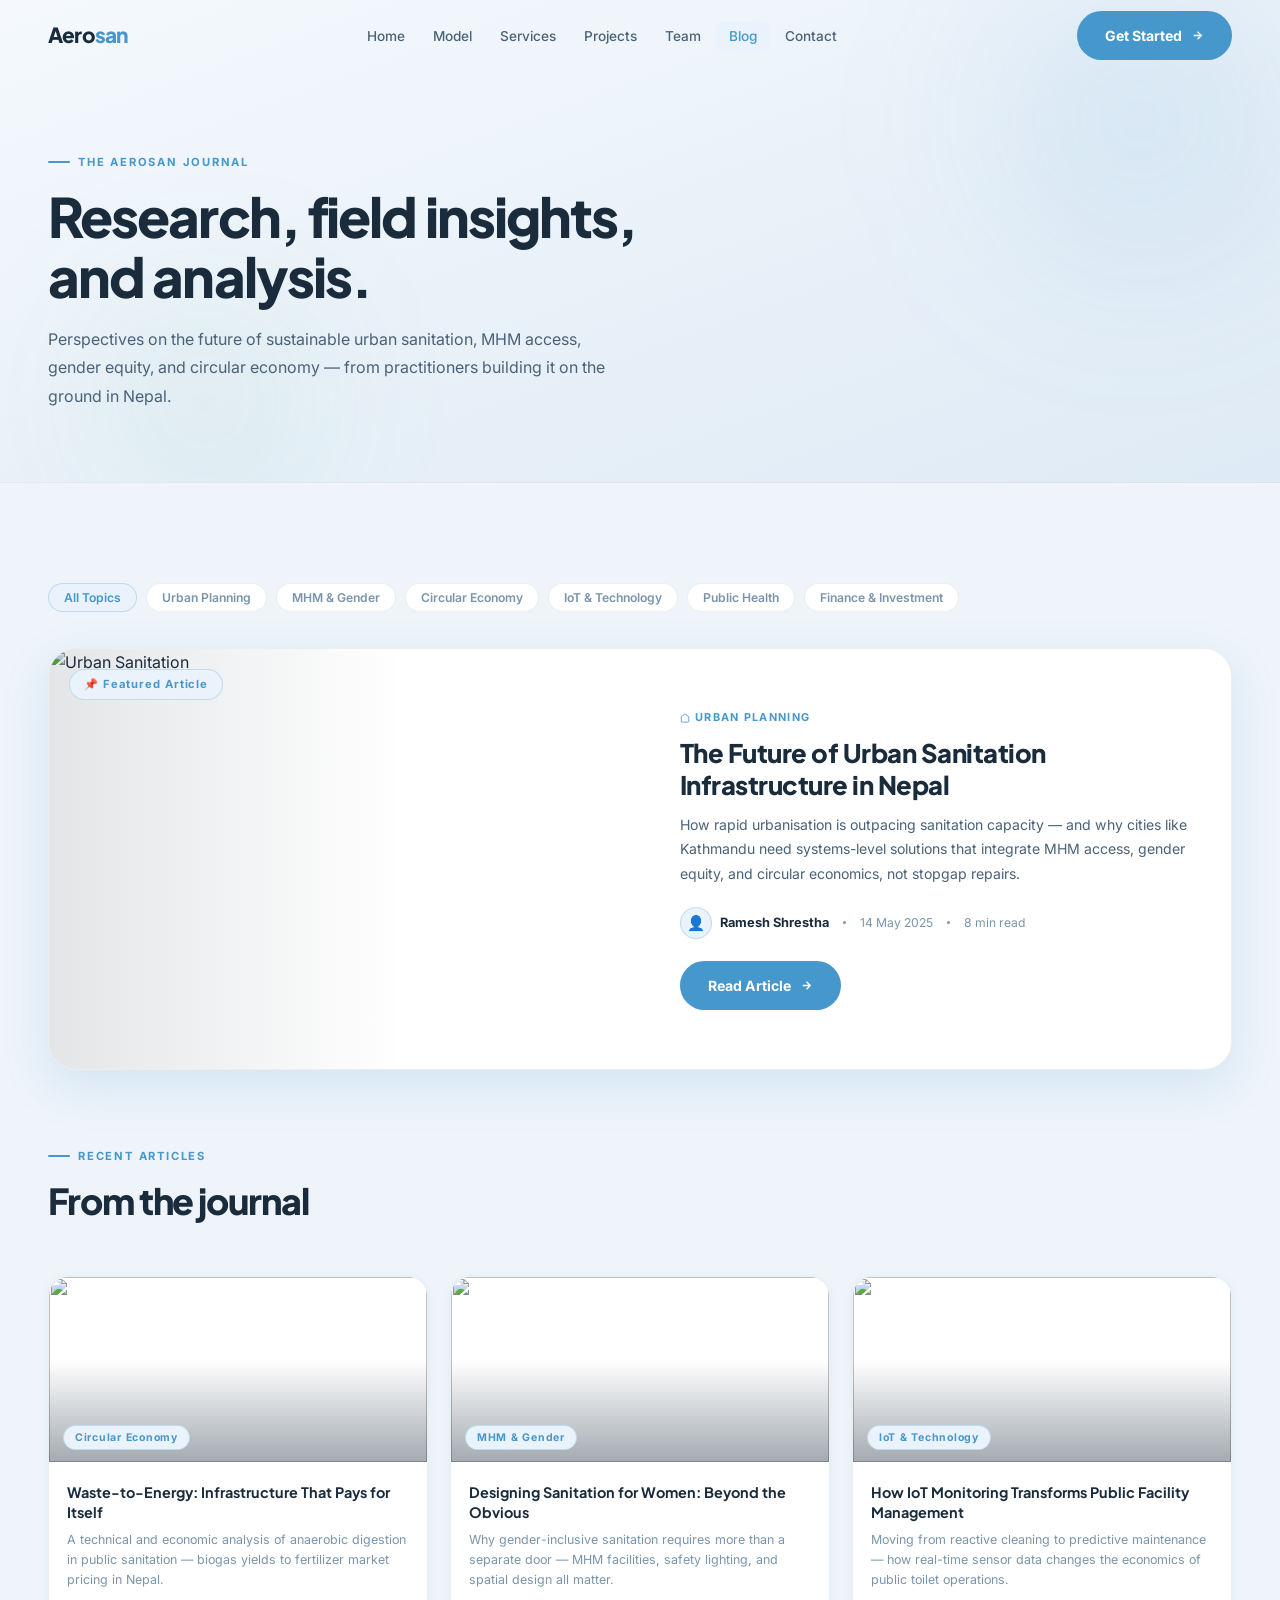
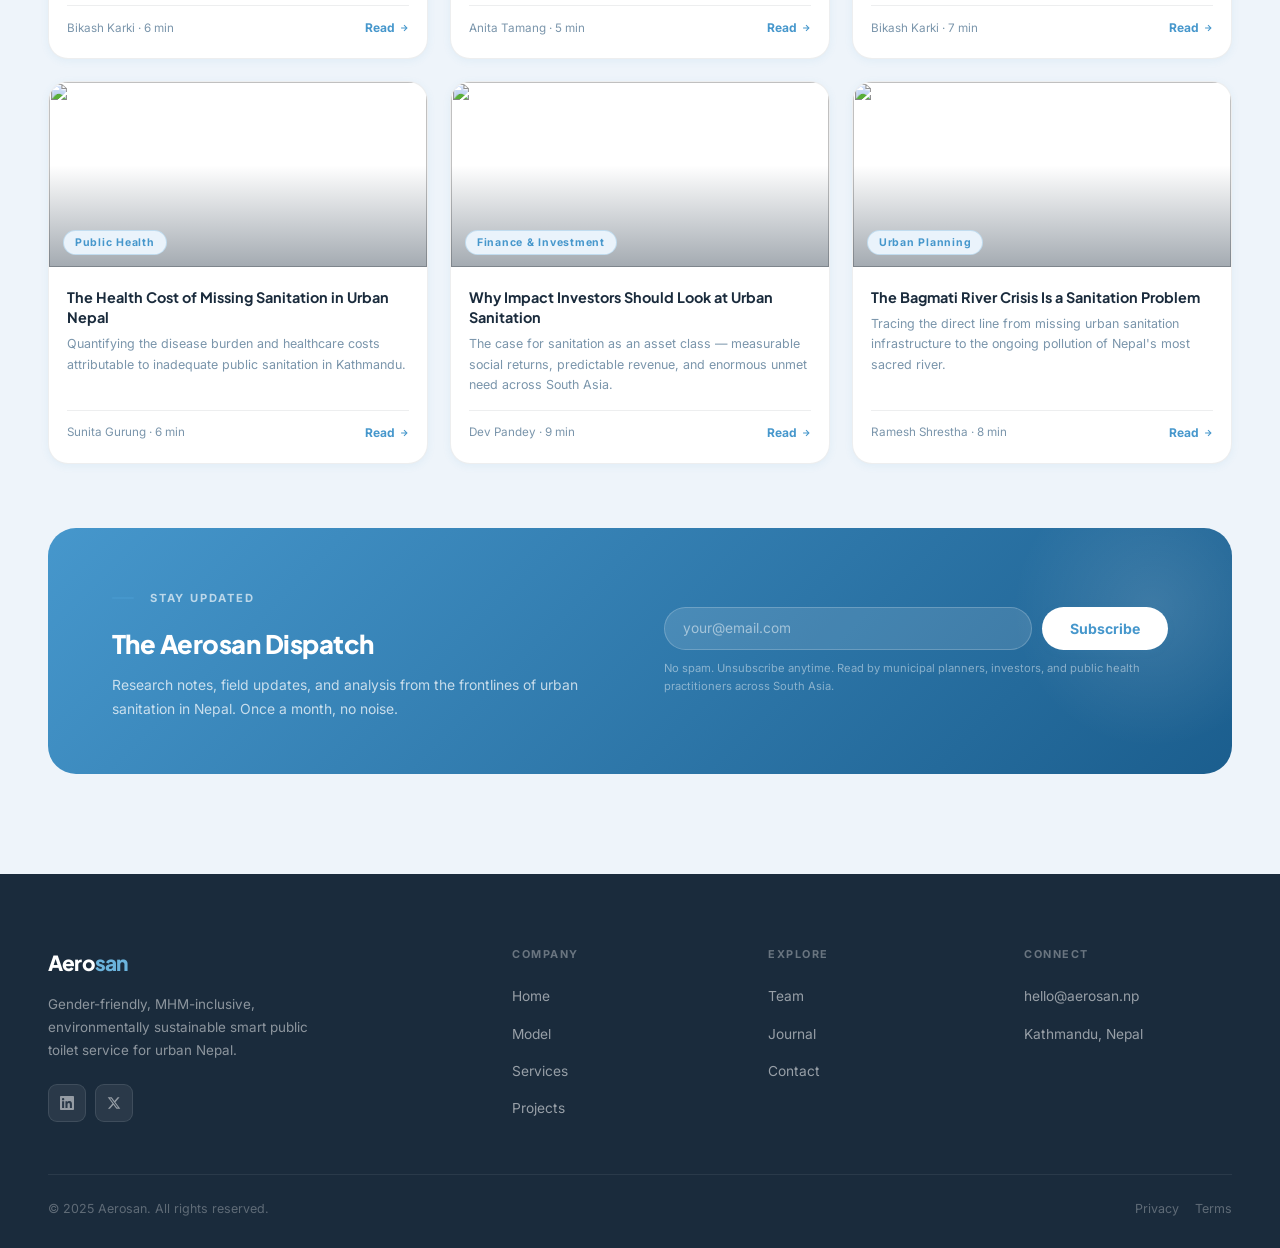
==== blog.html @ dbf68a54 "initial commit" ====
<!DOCTYPE html>
<html lang="en">

<head>
    <meta charset="UTF-8" />
    <meta name="viewport" content="width=device-width, initial-scale=1.0" />
    <title>Aerosan — Journal</title>
    <link rel="stylesheet" href="style.css" />
    <style>
        /* BLOG-ONLY */
        .feat-art {
            display: grid;
            grid-template-columns: 1fr 1fr;
            gap: 0;
            border-radius: var(--r-xl);
            overflow: hidden;
            border: 1px solid var(--border-soft);
            box-shadow: var(--shadow-lg);
            background: #fff;
            margin-bottom: 68px;
            transition: box-shadow 0.28s;
        }

        .feat-art:hover {
            box-shadow: var(--shadow-xl);
        }

        .feat-art-img {
            min-height: 420px;
            overflow: hidden;
            position: relative;
        }

        .feat-art-img img {
            width: 100%;
            height: 100%;
            object-fit: cover;
            transition: transform 0.5s;
        }

        .feat-art:hover .feat-art-img img {
            transform: scale(1.04);
        }

        .feat-art-tint {
            position: absolute;
            inset: 0;
            background: linear-gradient(to right, rgba(26, 43, 60, 0.12) 0%, transparent 60%);
        }

        .feat-art-badge {
            position: absolute;
            top: 20px;
            left: 20px;
            background: var(--blue-pale);
            border: 1px solid var(--blue-border);
            border-radius: 100px;
            padding: 5px 14px;
            font-size: 0.7rem;
            font-weight: 700;
            color: var(--blue);
            letter-spacing: 0.08em;
        }

        .feat-art-body {
            padding: 44px 40px;
            display: flex;
            flex-direction: column;
            justify-content: center;
        }

        .art-cat {
            font-size: 0.68rem;
            font-weight: 700;
            letter-spacing: 0.12em;
            text-transform: uppercase;
            color: var(--blue);
            margin-bottom: 10px;
            display: flex;
            align-items: center;
            gap: 5px;
        }

        .feat-art-title {
            font-family: 'Plus Jakarta Sans', sans-serif;
            font-weight: 800;
            font-size: clamp(1.3rem, 2vw, 1.75rem);
            color: var(--ink);
            line-height: 1.25;
            margin-bottom: 12px;
            letter-spacing: -0.02em;
        }

        .feat-art-excerpt {
            font-size: 0.88rem;
            color: var(--body);
            line-height: 1.76;
            margin-bottom: 20px;
        }

        .art-meta {
            display: flex;
            align-items: center;
            gap: 14px;
            margin-bottom: 22px;
        }

        .art-author {
            display: flex;
            align-items: center;
            gap: 8px;
        }

        .art-av {
            width: 32px;
            height: 32px;
            border-radius: 50%;
            background: var(--blue-pale);
            border: 1.5px solid var(--blue-border);
            display: flex;
            align-items: center;
            justify-content: center;
            font-size: 0.9rem;
        }

        .art-author-name {
            font-size: 0.8rem;
            font-weight: 700;
            color: var(--ink);
        }

        .art-dot {
            width: 3px;
            height: 3px;
            border-radius: 50%;
            background: var(--muted);
        }

        .art-date,
        .art-read {
            font-size: 0.76rem;
            color: var(--muted);
        }

        .topic-filters {
            display: flex;
            gap: 9px;
            flex-wrap: wrap;
            margin-bottom: 36px;
        }

        .t-btn {
            padding: 6px 15px;
            border-radius: 100px;
            font-size: 0.76rem;
            font-weight: 600;
            border: 1px solid var(--border-soft);
            background: #fff;
            color: var(--muted);
            cursor: pointer;
            transition: all 0.18s;
        }

        .t-btn:hover,
        .t-btn.active {
            background: var(--blue-pale);
            border-color: var(--blue-border);
            color: var(--blue);
        }

        .blog-grid {
            display: grid;
            grid-template-columns: repeat(3, 1fr);
            gap: 22px;
        }

        .blog-card {
            border-radius: var(--r-lg);
            overflow: hidden;
            background: #fff;
            border: 1px solid var(--border-soft);
            box-shadow: var(--shadow-sm);
            transition: all 0.28s;
            display: flex;
            flex-direction: column;
        }

        .blog-card:hover {
            transform: translateY(-5px);
            box-shadow: var(--shadow-lg);
            border-color: var(--blue-border);
        }

        .blog-card-img {
            height: 185px;
            overflow: hidden;
            position: relative;
        }

        .blog-card-img img {
            width: 100%;
            height: 100%;
            object-fit: cover;
            transition: transform 0.44s;
        }

        .blog-card:hover .blog-card-img img {
            transform: scale(1.06);
        }

        .blog-card-tint {
            position: absolute;
            inset: 0;
            background: linear-gradient(to top, rgba(26, 43, 60, 0.4) 0%, transparent 55%);
        }

        .blog-card-cat-tag {
            position: absolute;
            bottom: 12px;
            left: 14px;
            background: var(--blue-pale);
            border: 1px solid var(--blue-border);
            border-radius: 100px;
            padding: 3px 11px;
            font-size: 0.66rem;
            font-weight: 700;
            color: var(--blue);
            letter-spacing: 0.07em;
        }

        .blog-card-body {
            padding: 20px 18px;
            flex: 1;
            display: flex;
            flex-direction: column;
        }

        .blog-title {
            font-size: 0.9rem;
            font-weight: 700;
            color: var(--ink);
            margin-bottom: 7px;
            line-height: 1.4;
            font-family: 'Plus Jakarta Sans', sans-serif;
        }

        .blog-excerpt {
            font-size: 0.78rem;
            color: var(--muted);
            line-height: 1.62;
            flex: 1;
            margin-bottom: 15px;
        }

        .blog-footer {
            display: flex;
            align-items: center;
            justify-content: space-between;
            padding-top: 12px;
            border-top: 1px solid var(--border-soft);
        }

        .blog-by {
            font-size: 0.73rem;
            color: var(--muted);
        }

        .blog-read-link {
            font-size: 0.75rem;
            font-weight: 700;
            color: var(--blue);
            display: flex;
            align-items: center;
            gap: 4px;
            transition: gap 0.18s;
        }

        .blog-card:hover .blog-read-link {
            gap: 7px;
        }

        .nl-box {
            background: linear-gradient(135deg, var(--blue) 0%, var(--blue-deep) 100%);
            border-radius: var(--r-xl);
            padding: 52px 64px;
            display: grid;
            grid-template-columns: 1fr 1fr;
            gap: 48px;
            align-items: center;
            position: relative;
            overflow: hidden;
        }

        .nl-orb {
            position: absolute;
            right: -60px;
            top: -60px;
            width: 280px;
            height: 280px;
            background: radial-gradient(circle, rgba(255, 255, 255, 0.12) 0%, transparent 70%);
            border-radius: 50%;
            pointer-events: none;
        }

        .nl-title {
            font-family: 'Plus Jakarta Sans', sans-serif;
            font-weight: 900;
            font-size: 1.6rem;
            color: #fff;
            margin-bottom: 9px;
            letter-spacing: -0.02em;
        }

        .nl-sub {
            font-size: 0.87rem;
            color: rgba(255, 255, 255, 0.72);
            line-height: 1.72;
        }

        .nl-form {
            display: flex;
            gap: 10px;
        }

        .nl-input {
            flex: 1;
            background: rgba(255, 255, 255, 0.12);
            border: 1.5px solid rgba(255, 255, 255, 0.2);
            border-radius: 100px;
            padding: 11px 18px;
            font-size: 0.86rem;
            color: #fff;
            font-family: inherit;
            outline: none;
            transition: border-color 0.2s;
        }

        .nl-input::placeholder {
            color: rgba(255, 255, 255, 0.5);
        }

        .nl-input:focus {
            border-color: rgba(255, 255, 255, 0.5);
        }

        .nl-note {
            font-size: 0.7rem;
            color: rgba(255, 255, 255, 0.45);
            margin-top: 9px;
        }

        @media(max-width:900px) {
            .feat-art {
                grid-template-columns: 1fr;
            }

            .feat-art-img {
                min-height: 260px;
            }

            .feat-art-body {
                padding: 28px;
            }

            .blog-grid {
                grid-template-columns: 1fr 1fr;
            }

            .nl-box {
                grid-template-columns: 1fr;
                padding: 36px 28px;
            }

            .nl-form {
                flex-direction: column;
            }
        }

        @media(max-width:640px) {
            .blog-grid {
                grid-template-columns: 1fr;
            }
        }
    </style>
</head>

<body>
    <nav id="nav">
        <div class="nav-inner">
            <a href="index.html" class="nav-logo">Aero<span>san</span></a>
            <ul class="nav-links">
                <li><a href="index.html">Home</a></li>
                <li><a href="model.html">Model</a></li>
                <li><a href="services.html">Services</a></li>
                <li><a href="projects.html">Projects</a></li>
                <li><a href="team.html">Team</a></li>
                <li><a href="blog.html" class="active">Blog</a></li>
                <li><a href="contact.html">Contact</a></li>
            </ul>
            <div class="nav-right"><a href="contact.html" class="btn btn-primary">Get Started <svg width="13"
                        height="13" viewBox="0 0 24 24" fill="none" stroke="currentColor" stroke-width="2.5">
                        <path d="M5 12h14M12 5l7 7-7 7" />
                    </svg></a></div>
            <div class="hamburger" id="ham"><span></span><span></span><span></span></div>
        </div>
    </nav>
    <div class="mob-menu" id="mob"><a href="index.html">Home</a><a href="model.html">Model</a><a
            href="services.html">Services</a><a href="projects.html">Projects</a><a href="team.html">Team</a><a
            href="blog.html">Blog</a><a href="contact.html">Contact</a><a href="contact.html"
            class="btn btn-primary">Get Started</a></div>

    <section class="page-hero">
        <div class="orb orb-blue" style="width:400px;height:400px;right:-60px;top:-80px;"></div>
        <div class="orb orb-teal" style="width:280px;height:280px;left:5%;bottom:-60px;"></div>
        <div class="wrap" style="position:relative;z-index:2;">
            <div class="eyebrow">The Aerosan Journal</div>
            <h1>Research, field insights,<br />and analysis.</h1>
            <p class="lead">Perspectives on the future of sustainable urban sanitation, MHM access, gender equity, and
                circular economy — from practitioners building it on the ground in Nepal.</p>
        </div>
    </section>

    <section class="section">
        <div class="wrap">
            <!-- Filters -->
            <div class="topic-filters" data-r>
                <button class="t-btn active">All Topics</button>
                <button class="t-btn">Urban Planning</button>
                <button class="t-btn">MHM & Gender</button>
                <button class="t-btn">Circular Economy</button>
                <button class="t-btn">IoT & Technology</button>
                <button class="t-btn">Public Health</button>
                <button class="t-btn">Finance & Investment</button>
            </div>

            <!-- Featured -->
            <div class="feat-art" data-r>
                <div class="feat-art-img">
                    <img src="https://images.unsplash.com/photo-1486325212027-8081e485255e?w=900&q=85"
                        alt="Urban Sanitation" />
                    <div class="feat-art-tint"></div>
                    <div class="feat-art-badge">📌 Featured Article</div>
                </div>
                <div class="feat-art-body">
                    <div class="art-cat"><svg width="10" height="10" viewBox="0 0 24 24" fill="none"
                            stroke="currentColor" stroke-width="2">
                            <path d="M3 9l9-7 9 7v11a2 2 0 0 1-2 2H5a2 2 0 0 1-2-2z" />
                        </svg>Urban Planning</div>
                    <div class="feat-art-title">The Future of Urban Sanitation Infrastructure in Nepal</div>
                    <p class="feat-art-excerpt">How rapid urbanisation is outpacing sanitation capacity — and why cities
                        like Kathmandu need systems-level solutions that integrate MHM access, gender equity, and
                        circular economics, not stopgap repairs.</p>
                    <div class="art-meta">
                        <div class="art-author">
                            <div class="art-av">👤</div><span class="art-author-name">Ramesh Shrestha</span>
                        </div>
                        <div class="art-dot"></div><span class="art-date">14 May 2025</span>
                        <div class="art-dot"></div><span class="art-read">8 min read</span>
                    </div>
                    <a href="#" class="btn btn-primary" style="width:fit-content;">Read Article <svg width="13"
                            height="13" viewBox="0 0 24 24" fill="none" stroke="currentColor" stroke-width="2.5">
                            <path d="M5 12h14M12 5l7 7-7 7" />
                        </svg></a>
                </div>
            </div>

            <!-- Blog grid -->
            <div class="sec-head" data-r>
                <div class="eyebrow">Recent Articles</div>
                <h2 class="display d-md">From the journal</h2>
            </div>
            <div class="blog-grid">
                <div class="blog-card" data-r data-d="1">
                    <div class="blog-card-img"><img
                            src="https://images.unsplash.com/photo-1473341304170-971dccb5ac1e?w=600&q=80" alt="" />
                        <div class="blog-card-tint"></div><span class="blog-card-cat-tag">Circular Economy</span>
                    </div>
                    <div class="blog-card-body">
                        <div class="blog-title">Waste-to-Energy: Infrastructure That Pays for Itself</div>
                        <div class="blog-excerpt">A technical and economic analysis of anaerobic digestion in public
                            sanitation — biogas yields to fertilizer market pricing in Nepal.</div>
                        <div class="blog-footer"><span class="blog-by">Bikash Karki · 6 min</span><a href="#"
                                class="blog-read-link">Read <svg width="10" height="10" viewBox="0 0 24 24" fill="none"
                                    stroke="currentColor" stroke-width="2.5">
                                    <path d="M5 12h14M12 5l7 7-7 7" />
                                </svg></a></div>
                    </div>
                </div>
                <div class="blog-card" data-r data-d="2">
                    <div class="blog-card-img"><img
                            src="https://images.unsplash.com/photo-1573497161079-f3fd25cc6b90?w=600&q=80" alt="" />
                        <div class="blog-card-tint"></div><span class="blog-card-cat-tag">MHM & Gender</span>
                    </div>
                    <div class="blog-card-body">
                        <div class="blog-title">Designing Sanitation for Women: Beyond the Obvious</div>
                        <div class="blog-excerpt">Why gender-inclusive sanitation requires more than a separate door —
                            MHM facilities, safety lighting, and spatial design all matter.</div>
                        <div class="blog-footer"><span class="blog-by">Anita Tamang · 5 min</span><a href="#"
                                class="blog-read-link">Read <svg width="10" height="10" viewBox="0 0 24 24" fill="none"
                                    stroke="currentColor" stroke-width="2.5">
                                    <path d="M5 12h14M12 5l7 7-7 7" />
                                </svg></a></div>
                    </div>
                </div>
                <div class="blog-card" data-r data-d="3">
                    <div class="blog-card-img"><img
                            src="https://images.unsplash.com/photo-1451187580459-43490279c0fa?w=600&q=80" alt="" />
                        <div class="blog-card-tint"></div><span class="blog-card-cat-tag">IoT & Technology</span>
                    </div>
                    <div class="blog-card-body">
                        <div class="blog-title">How IoT Monitoring Transforms Public Facility Management</div>
                        <div class="blog-excerpt">Moving from reactive cleaning to predictive maintenance — how
                            real-time sensor data changes the economics of public toilet operations.</div>
                        <div class="blog-footer"><span class="blog-by">Bikash Karki · 7 min</span><a href="#"
                                class="blog-read-link">Read <svg width="10" height="10" viewBox="0 0 24 24" fill="none"
                                    stroke="currentColor" stroke-width="2.5">
                                    <path d="M5 12h14M12 5l7 7-7 7" />
                                </svg></a></div>
                    </div>
                </div>
                <div class="blog-card" data-r data-d="4">
                    <div class="blog-card-img"><img
                            src="https://images.unsplash.com/photo-1488521787991-ed7bbaae773c?w=600&q=80" alt="" />
                        <div class="blog-card-tint"></div><span class="blog-card-cat-tag">Public Health</span>
                    </div>
                    <div class="blog-card-body">
                        <div class="blog-title">The Health Cost of Missing Sanitation in Urban Nepal</div>
                        <div class="blog-excerpt">Quantifying the disease burden and healthcare costs attributable to
                            inadequate public sanitation in Kathmandu.</div>
                        <div class="blog-footer"><span class="blog-by">Sunita Gurung · 6 min</span><a href="#"
                                class="blog-read-link">Read <svg width="10" height="10" viewBox="0 0 24 24" fill="none"
                                    stroke="currentColor" stroke-width="2.5">
                                    <path d="M5 12h14M12 5l7 7-7 7" />
                                </svg></a></div>
                    </div>
                </div>
                <div class="blog-card" data-r data-d="5">
                    <div class="blog-card-img"><img
                            src="https://images.unsplash.com/photo-1531482615713-2afd69097998?w=600&q=80" alt="" />
                        <div class="blog-card-tint"></div><span class="blog-card-cat-tag">Finance & Investment</span>
                    </div>
                    <div class="blog-card-body">
                        <div class="blog-title">Why Impact Investors Should Look at Urban Sanitation</div>
                        <div class="blog-excerpt">The case for sanitation as an asset class — measurable social returns,
                            predictable revenue, and enormous unmet need across South Asia.</div>
                        <div class="blog-footer"><span class="blog-by">Dev Pandey · 9 min</span><a href="#"
                                class="blog-read-link">Read <svg width="10" height="10" viewBox="0 0 24 24" fill="none"
                                    stroke="currentColor" stroke-width="2.5">
                                    <path d="M5 12h14M12 5l7 7-7 7" />
                                </svg></a></div>
                    </div>
                </div>
                <div class="blog-card" data-r data-d="6">
                    <div class="blog-card-img"><img
                            src="https://images.unsplash.com/photo-1558618666-fcd25c85cd64?w=600&q=80" alt="" />
                        <div class="blog-card-tint"></div><span class="blog-card-cat-tag">Urban Planning</span>
                    </div>
                    <div class="blog-card-body">
                        <div class="blog-title">The Bagmati River Crisis Is a Sanitation Problem</div>
                        <div class="blog-excerpt">Tracing the direct line from missing urban sanitation infrastructure
                            to the ongoing pollution of Nepal's most sacred river.</div>
                        <div class="blog-footer"><span class="blog-by">Ramesh Shrestha · 8 min</span><a href="#"
                                class="blog-read-link">Read <svg width="10" height="10" viewBox="0 0 24 24" fill="none"
                                    stroke="currentColor" stroke-width="2.5">
                                    <path d="M5 12h14M12 5l7 7-7 7" />
                                </svg></a></div>
                    </div>
                </div>
            </div>

            <!-- Newsletter -->
            <div style="margin-top:64px;" data-r>
                <div class="nl-box">
                    <div class="nl-orb"></div>
                    <div style="position:relative;z-index:1;">
                        <div class="eyebrow" style="color:rgba(255,255,255,0.65);"><span
                                style="background:rgba(255,255,255,0.35)"></span>Stay Updated</div>
                        <div class="nl-title">The Aerosan Dispatch</div>
                        <p class="nl-sub">Research notes, field updates, and analysis from the frontlines of urban
                            sanitation in Nepal. Once a month, no noise.</p>
                    </div>
                    <div style="position:relative;z-index:1;">
                        <div class="nl-form">
                            <input class="nl-input" type="email" placeholder="your@email.com" />
                            <button class="btn btn-white">Subscribe</button>
                        </div>
                        <p class="nl-note">No spam. Unsubscribe anytime. Read by municipal planners, investors, and
                            public health practitioners across South Asia.</p>
                    </div>
                </div>
            </div>
        </div>
    </section>

    <footer id="footer">
        <div class="wrap">
            <div class="footer-grid">
                <div>
                    <div class="footer-logo">Aero<span>san</span></div>
                    <p class="footer-tagline">Gender-friendly, MHM-inclusive, environmentally sustainable smart public
                        toilet service for urban Nepal.</p>
                    <div class="footer-social"><a href="#"><svg width="14" height="14" viewBox="0 0 24 24"
                                fill="currentColor">
                                <path
                                    d="M20.447 20.452h-3.554v-5.569c0-1.328-.027-3.037-1.852-3.037-1.853 0-2.136 1.445-2.136 2.939v5.667H9.351V9h3.414v1.561h.046c.477-.9 1.637-1.85 3.37-1.85 3.601 0 4.267 2.37 4.267 5.455v6.286zM5.337 7.433a2.062 2.062 0 0 1-2.063-2.065 2.064 2.064 0 1 1 2.063 2.065zm1.782 13.019H3.555V9h3.564v11.452zM22.225 0H1.771C.792 0 0 .774 0 1.729v20.542C0 23.227.792 24 1.771 24h20.451C23.2 24 24 23.227 24 22.271V1.729C24 .774 23.2 0 22.222 0h.003z" />
                            </svg></a><a href="#"><svg width="14" height="14" viewBox="0 0 24 24" fill="currentColor">
                                <path
                                    d="M18.244 2.25h3.308l-7.227 8.26 8.502 11.24H16.17l-5.214-6.817L4.99 21.75H1.68l7.73-8.835L1.254 2.25H8.08l4.713 6.231zm-1.161 17.52h1.833L7.084 4.126H5.117z" />
                            </svg></a></div>
                </div>
                <div>
                    <div class="footer-col-title">Company</div>
                    <ul class="footer-links">
                        <li><a href="index.html">Home</a></li>
                        <li><a href="model.html">Model</a></li>
                        <li><a href="services.html">Services</a></li>
                        <li><a href="projects.html">Projects</a></li>
                    </ul>
                </div>
                <div>
                    <div class="footer-col-title">Explore</div>
                    <ul class="footer-links">
                        <li><a href="team.html">Team</a></li>
                        <li><a href="blog.html">Journal</a></li>
                        <li><a href="contact.html">Contact</a></li>
                    </ul>
                </div>
                <div>
                    <div class="footer-col-title">Connect</div>
                    <ul class="footer-links">
                        <li><a href="mailto:hello@aerosan.np">hello@aerosan.np</a></li>
                        <li><a href="#">Kathmandu, Nepal</a></li>
                    </ul>
                </div>
            </div>
            <div class="footer-bottom"><span>© 2025 Aerosan. All rights reserved.</span>
                <div style="display:flex;gap:16px;"><a href="#">Privacy</a><a href="#">Terms</a></div>
            </div>
        </div>
    </footer>
    <script>
        const nav = document.getElementById('nav'); window.addEventListener('scroll', () => nav.classList.toggle('solid', scrollY > 30), { passive: true });
        const ham = document.getElementById('ham'), mob = document.getElementById('mob'); ham.addEventListener('click', () => { ham.classList.toggle('open'); mob.classList.toggle('open'); });
        document.querySelectorAll('.t-btn').forEach(b => b.addEventListener('click', () => { document.querySelectorAll('.t-btn').forEach(x => x.classList.remove('active')); b.classList.add('active'); }));
        const ro = new IntersectionObserver(e => e.forEach(x => { if (x.isIntersecting) { x.target.classList.add('on'); ro.unobserve(x.target); } }), { threshold: 0.08, rootMargin: '0px 0px -40px 0px' });
        document.querySelectorAll('[data-r]').forEach(el => ro.observe(el));
    </script>
</body>

</html>
---- style.css ----
/* ================================================================
   AEROSAN — GLOBAL DESIGN SYSTEM
   Single source of truth. Zero duplication across pages.
   Color: Light blue-gray (#EEF4FA base), accent #4697CC
   ================================================================ */

@import url("https://fonts.googleapis.com/css2?family=Plus+Jakarta+Sans:ital,wght@0,300;0,400;0,500;0,600;0,700;0,800;0,900;1,400&family=Inter:wght@400;500;600&display=swap");

/* ── Tokens ── */
:root {
  --bg: #eef4fa;
  --bg-2: #f5f9fd;
  --bg-3: #deeaf5;
  --bg-card: #ffffff;
  --bg-glass: rgba(255, 255, 255, 0.72);

  --blue: #4697cc;
  --blue-dark: #2e7db5;
  --blue-deep: #1b5e8e;
  --blue-light: #6bb3dc;
  --blue-pale: #eaf3fb;
  --blue-dim: rgba(70, 151, 204, 0.1);
  --blue-glow: rgba(70, 151, 204, 0.22);
  --blue-border: rgba(70, 151, 204, 0.25);

  --green: #3aaa7a;
  --green-dim: rgba(58, 170, 122, 0.1);
  --green-border: rgba(58, 170, 122, 0.25);

  --red: #e05555;
  --red-dim: rgba(224, 85, 85, 0.08);

  --ink: #1a2b3c;
  --ink-2: #2c4057;
  --body: #4a6278;
  --muted: #7a95ab;
  --border: rgba(70, 151, 204, 0.15);
  --border-soft: rgba(26, 43, 60, 0.08);

  --nav-h: 72px;
  --max-w: 1240px;
  --r: 12px;
  --r-lg: 20px;
  --r-xl: 28px;

  --shadow-sm: 0 2px 8px rgba(70, 151, 204, 0.08);
  --shadow-md: 0 6px 24px rgba(70, 151, 204, 0.12);
  --shadow-lg: 0 16px 48px rgba(70, 151, 204, 0.16);
  --shadow-xl: 0 28px 80px rgba(70, 151, 204, 0.18);
}

/* ── Reset ── */
*,
*::before,
*::after {
  box-sizing: border-box;
  margin: 0;
  padding: 0;
}
html {
  scroll-behavior: smooth;
  font-size: 16px;
}
body {
  font-family: "Inter", sans-serif;
  background: var(--bg);
  color: var(--ink);
  line-height: 1.65;
  -webkit-font-smoothing: antialiased;
  overflow-x: hidden;
}
img {
  max-width: 100%;
  display: block;
}
a {
  text-decoration: none;
  color: inherit;
}
ul {
  list-style: none;
}
button {
  font-family: inherit;
  cursor: pointer;
  border: none;
}

/* ── Layout ── */
.wrap {
  max-width: var(--max-w);
  margin: 0 auto;
  padding: 0 28px;
}
.section {
  padding: 100px 0;
}
.section-sm {
  padding: 64px 0;
}
.section-alt {
  background: var(--bg-2);
}
.section-deep {
  background: var(--bg-3);
}

/* ── Typography ── */
.display {
  font-family: "Plus Jakarta Sans", sans-serif;
  font-weight: 800;
  line-height: 1.08;
  letter-spacing: -0.03em;
  color: var(--ink);
}
.d-xl {
  font-size: clamp(2.4rem, 5.3vw, 4.3rem);
}
.d-lg {
  font-size: clamp(2rem, 4vw, 3.4rem);
}
.d-md {
  font-size: clamp(1.6rem, 2.8vw, 2.4rem);
}
.d-sm {
  font-size: clamp(1.2rem, 2vw, 1.55rem);
}

.eyebrow {
  display: inline-flex;
  align-items: center;
  gap: 8px;
  font-size: 0.7rem;
  font-weight: 700;
  letter-spacing: 0.16em;
  text-transform: uppercase;
  color: var(--blue);
  margin-bottom: 16px;
}
.eyebrow::before {
  content: "";
  width: 22px;
  height: 2px;
  background: var(--blue);
  border-radius: 2px;
  flex-shrink: 0;
}

.body-lg {
  font-size: 1.05rem;
  color: var(--body);
  line-height: 1.78;
}
.body-md {
  font-size: 0.93rem;
  color: var(--body);
  line-height: 1.72;
}
.body-sm {
  font-size: 0.82rem;
  color: var(--muted);
  line-height: 1.65;
}

/* ── Section header ── */
.sec-head {
  margin-bottom: 56px;
}
.sec-head.center {
  text-align: center;
}
.sec-head.center .body-lg,
.sec-head.center .body-md {
  max-width: 560px;
  margin: 12px auto 0;
}
.sec-head .body-lg,
.sec-head .body-md {
  margin-top: 12px;
  max-width: 580px;
}

/* ── Buttons ── */
.btn {
  display: inline-flex;
  align-items: center;
  gap: 9px;
  padding: 13px 28px;
  border-radius: 100px;
  font-size: 0.88rem;
  font-weight: 700;
  transition: all 0.22s ease;
  white-space: nowrap;
}
.btn-primary {
  background: var(--blue);
  color: #fff;
}
.btn-primary:hover {
  background: var(--blue-dark);
  box-shadow: 0 6px 24px var(--blue-glow);
  transform: translateY(-2px);
}
.btn-outline {
  background: transparent;
  color: var(--blue);
  border: 1.5px solid var(--blue-border);
}
.btn-outline:hover {
  background: var(--blue-dim);
  border-color: var(--blue);
  box-shadow: var(--shadow-sm);
}
.btn-white {
  background: #fff;
  color: var(--blue);
  box-shadow: var(--shadow-sm);
}
.btn-white:hover {
  box-shadow: var(--shadow-md);
  transform: translateY(-2px);
}
.btn svg {
  flex-shrink: 0;
}

/* ── Cards ── */
.card {
  background: var(--bg-card);
  border: 1px solid var(--border-soft);
  border-radius: var(--r-lg);
  box-shadow: var(--shadow-sm);
  transition:
    transform 0.28s ease,
    box-shadow 0.28s ease,
    border-color 0.28s ease;
}
.card:hover {
  transform: translateY(-5px);
  box-shadow: var(--shadow-lg);
  border-color: var(--blue-border);
}

/* ── Icon chip ── */
.chip {
  width: 48px;
  height: 48px;
  border-radius: 13px;
  display: flex;
  align-items: center;
  justify-content: center;
  flex-shrink: 0;
}
.chip-blue {
  background: var(--blue-dim);
  color: var(--blue);
}
.chip-green {
  background: var(--green-dim);
  color: var(--green);
}
.chip-red {
  background: var(--red-dim);
  color: var(--red);
}
.chip-white {
  background: #fff;
  color: var(--blue);
  box-shadow: var(--shadow-sm);
}

/* ── Pill ── */
.pill {
  display: inline-flex;
  align-items: center;
  gap: 6px;
  padding: 5px 14px;
  border-radius: 100px;
  font-size: 0.74rem;
  font-weight: 700;
  background: var(--blue-pale);
  border: 1px solid var(--blue-border);
  color: var(--blue);
}
.pill-green {
  background: rgba(58, 170, 122, 0.08);
  border-color: var(--green-border);
  color: var(--green);
}

/* ── Divider ── */
.divider {
  height: 1px;
  background: var(--border-soft);
  width: 100%;
}

/* ── Gradient text ── */
.grad {
  background: linear-gradient(135deg, var(--blue) 0%, var(--blue-deep) 100%);
  -webkit-background-clip: text;
  -webkit-text-fill-color: transparent;
  background-clip: text;
}

/* ── Image block ── */
.img-block {
  border-radius: var(--r-xl);
  overflow: hidden;
  position: relative;
  border: 1px solid var(--border-soft);
}
.img-block img {
  width: 100%;
  height: 100%;
  object-fit: cover;
}
.img-block-tint {
  position: absolute;
  inset: 0;
  background: linear-gradient(
    to top,
    rgba(26, 43, 60, 0.35) 0%,
    transparent 55%
  );
}

/* ── Floating badge ── */
.float-badge {
  position: absolute;
  background: var(--bg-glass);
  backdrop-filter: blur(16px);
  -webkit-backdrop-filter: blur(16px);
  border: 1px solid rgba(70, 151, 204, 0.2);
  border-radius: var(--r);
  padding: 14px 18px;
  display: flex;
  align-items: center;
  gap: 12px;
  box-shadow: var(--shadow-md);
}
.float-badge-num {
  font-family: "Plus Jakarta Sans", sans-serif;
  font-weight: 900;
  font-size: 1.35rem;
  color: var(--blue);
  line-height: 1;
}
.float-badge-label {
  font-size: 0.72rem;
  color: var(--body);
  line-height: 1.4;
}

/* ── Orb ── */
.orb {
  position: absolute;
  border-radius: 50%;
  pointer-events: none;
  z-index: 0;
  filter: blur(80px);
}
.orb-blue {
  background: radial-gradient(
    circle,
    rgba(70, 151, 204, 0.18) 0%,
    transparent 70%
  );
}
.orb-teal {
  background: radial-gradient(
    circle,
    rgba(58, 170, 122, 0.14) 0%,
    transparent 70%
  );
}
.orb-light {
  background: radial-gradient(
    circle,
    rgba(107, 179, 220, 0.22) 0%,
    transparent 70%
  );
}

/* ── Scroll animations ── */
[data-r] {
  opacity: 0;
  transform: translateY(32px);
  transition:
    opacity 0.65s ease,
    transform 0.65s ease;
}
[data-r="left"] {
  transform: translateX(-36px);
}
[data-r="right"] {
  transform: translateX(36px);
}
[data-r="scale"] {
  transform: scale(0.93);
}
[data-r="fade"] {
  transform: none;
}
[data-r].on {
  opacity: 1;
  transform: none;
}
[data-d="1"] {
  transition-delay: 0.07s;
}
[data-d="2"] {
  transition-delay: 0.14s;
}
[data-d="3"] {
  transition-delay: 0.21s;
}
[data-d="4"] {
  transition-delay: 0.28s;
}
[data-d="5"] {
  transition-delay: 0.35s;
}
[data-d="6"] {
  transition-delay: 0.42s;
}

/* ── Counter animation ── */
.count-num {
  font-family: "Plus Jakarta Sans", sans-serif;
  font-weight: 900;
  letter-spacing: -0.04em;
  color: var(--blue);
  line-height: 1;
}

/* ================================================================
   NAVBAR
   ================================================================ */
#nav {
  position: fixed;
  top: 0;
  left: 0;
  right: 0;
  height: var(--nav-h);
  z-index: 900;
  transition:
    background 0.3s,
    box-shadow 0.3s,
    border-color 0.3s;
  border-bottom: 1px solid transparent;
}
#nav.solid {
  background: rgba(238, 244, 250, 0.9);
  backdrop-filter: blur(20px);
  -webkit-backdrop-filter: blur(20px);
  border-color: var(--border-soft);
  box-shadow: 0 1px 0 var(--border-soft);
}
.nav-inner {
  max-width: var(--max-w);
  margin: 0 auto;
  padding: 0 28px;
  height: 100%;
  display: flex;
  align-items: center;
  justify-content: space-between;
  gap: 20px;
}
.nav-logo {
  font-family: "Plus Jakarta Sans", sans-serif;
  font-weight: 900;
  font-size: 1.3rem;
  letter-spacing: -0.04em;
  color: var(--ink);
  white-space: nowrap;
}
.nav-logo span {
  color: var(--blue);
}
.nav-links {
  display: flex;
  align-items: center;
  gap: 2px;
}
.nav-links a {
  padding: 7px 13px;
  font-size: 0.85rem;
  font-weight: 500;
  color: var(--body);
  border-radius: 8px;
  transition: all 0.18s;
}
.nav-links a:hover,
.nav-links a.active {
  color: var(--blue);
  background: var(--blue-pale);
}
.nav-right {
  display: flex;
  align-items: center;
  gap: 10px;
}
.hamburger {
  display: none;
  flex-direction: column;
  gap: 5px;
  cursor: pointer;
  padding: 7px;
}
.hamburger span {
  display: block;
  width: 21px;
  height: 2px;
  background: var(--ink);
  border-radius: 2px;
  transition: all 0.3s;
}
.hamburger.open span:nth-child(1) {
  transform: rotate(45deg) translate(5px, 5px);
}
.hamburger.open span:nth-child(2) {
  opacity: 0;
}
.hamburger.open span:nth-child(3) {
  transform: rotate(-45deg) translate(5px, -5px);
}
.mob-menu {
  display: none;
  position: fixed;
  inset: var(--nav-h) 0 0;
  background: rgba(238, 244, 250, 0.97);
  backdrop-filter: blur(20px);
  z-index: 800;
  flex-direction: column;
  padding: 28px;
  gap: 4px;
  border-top: 1px solid var(--border-soft);
}
.mob-menu.open {
  display: flex;
}
.mob-menu a {
  padding: 13px 16px;
  font-size: 0.95rem;
  font-weight: 600;
  color: var(--body);
  border-radius: 10px;
  border: 1px solid transparent;
  transition: all 0.18s;
}
.mob-menu a:hover {
  color: var(--blue);
  background: var(--blue-pale);
  border-color: var(--blue-border);
}
.mob-menu .btn {
  margin-top: 10px;
  justify-content: center;
}

/* ================================================================
   PAGE HERO (inner pages)
   ================================================================ */
.page-hero {
  padding: calc(var(--nav-h) + 72px) 0 72px;
  position: relative;
  overflow: hidden;
  background: linear-gradient(160deg, var(--bg-2) 0%, var(--bg-3) 100%);
  border-bottom: 1px solid var(--border-soft);
}
.page-hero h1 {
  font-family: "Plus Jakarta Sans", sans-serif;
  font-weight: 900;
  font-size: clamp(2rem, 4.5vw, 3.4rem);
  letter-spacing: -0.035em;
  color: var(--ink);
  line-height: 1.1;
  margin-bottom: 18px;
}
.page-hero .lead {
  font-size: 1rem;
  color: var(--body);
  max-width: 580px;
  line-height: 1.78;
}

/* ================================================================
   FOOTER
   ================================================================ */
#footer {
  background: var(--ink);
  color: rgba(255, 255, 255, 0.55);
  padding: 72px 0 28px;
}
.footer-grid {
  display: grid;
  grid-template-columns: 2fr 1fr 1fr 1fr;
  gap: 48px;
  margin-bottom: 52px;
}
.footer-logo {
  font-family: "Plus Jakarta Sans", sans-serif;
  font-weight: 900;
  font-size: 1.3rem;
  letter-spacing: -0.04em;
  color: #fff;
  margin-bottom: 13px;
}
.footer-logo span {
  color: var(--blue-light);
}
.footer-tagline {
  font-size: 0.84rem;
  line-height: 1.7;
  max-width: 270px;
  margin-bottom: 22px;
  color: rgba(255, 255, 255, 0.5);
}
.footer-social {
  display: flex;
  gap: 9px;
}
.footer-social a {
  width: 38px;
  height: 38px;
  border-radius: 9px;
  background: rgba(255, 255, 255, 0.07);
  border: 1px solid rgba(255, 255, 255, 0.1);
  display: flex;
  align-items: center;
  justify-content: center;
  color: rgba(255, 255, 255, 0.5);
  transition: all 0.2s;
}
.footer-social a:hover {
  background: var(--blue);
  border-color: var(--blue);
  color: #fff;
}
.footer-col-title {
  font-size: 0.68rem;
  font-weight: 700;
  letter-spacing: 0.14em;
  text-transform: uppercase;
  color: rgba(255, 255, 255, 0.35);
  margin-bottom: 18px;
}
.footer-links {
  display: flex;
  flex-direction: column;
  gap: 11px;
}
.footer-links a {
  font-size: 0.86rem;
  color: rgba(255, 255, 255, 0.55);
  transition: color 0.18s;
}
.footer-links a:hover {
  color: var(--blue-light);
}
.footer-bottom {
  border-top: 1px solid rgba(255, 255, 255, 0.07);
  padding-top: 24px;
  display: flex;
  justify-content: space-between;
  align-items: center;
  font-size: 0.78rem;
  color: rgba(255, 255, 255, 0.3);
}
.footer-bottom a {
  color: rgba(255, 255, 255, 0.3);
}
.footer-bottom a:hover {
  color: var(--blue-light);
}

/* ================================================================
   SHARED COMPONENT: CTA BOX
   ================================================================ */
.cta-box {
  background: linear-gradient(135deg, var(--blue) 0%, var(--blue-deep) 100%);
  border-radius: var(--r-xl);
  padding: 72px 80px;
  position: relative;
  overflow: hidden;
  display: grid;
  grid-template-columns: 1fr auto;
  gap: 48px;
  align-items: center;
}
.cta-box-orb {
  position: absolute;
  width: 400px;
  height: 400px;
  top: -100px;
  right: -80px;
  background: radial-gradient(
    circle,
    rgba(255, 255, 255, 0.15) 0%,
    transparent 70%
  );
  border-radius: 50%;
  pointer-events: none;
}
.cta-box h2 {
  font-family: "Plus Jakarta Sans", sans-serif;
  font-weight: 900;
  font-size: clamp(1.6rem, 3vw, 2.3rem);
  color: #fff;
  line-height: 1.2;
  letter-spacing: -0.025em;
  margin-bottom: 12px;
}
.cta-box p {
  font-size: 0.95rem;
  color: rgba(255, 255, 255, 0.78);
  line-height: 1.75;
}
.cta-box .btn-group {
  display: flex;
  gap: 12px;
  flex-direction: column;
  align-items: flex-start;
  flex-shrink: 0;
}

/* ================================================================
   SHARED COMPONENT: STATS ROW
   ================================================================ */
.stats-row {
  display: grid;
  grid-template-columns: repeat(4, 1fr);
  background: var(--bg-card);
  border: 1px solid var(--border-soft);
  border-radius: var(--r-xl);
  overflow: hidden;
  box-shadow: var(--shadow-md);
}
.stat-cell {
  padding: 36px 28px;
  border-right: 1px solid var(--border-soft);
  position: relative;
}
.stat-cell:last-child {
  border-right: none;
}
.stat-num {
  font-family: "Plus Jakarta Sans", sans-serif;
  font-weight: 900;
  font-size: 2.8rem;
  letter-spacing: -0.04em;
  color: var(--blue);
  line-height: 1;
  margin-bottom: 8px;
}
.stat-label {
  font-size: 0.84rem;
  color: var(--body);
  line-height: 1.55;
}

/* ================================================================
   SHARED COMPONENT: PROCESS STEP
   ================================================================ */
.step-icon {
  width: 60px;
  height: 60px;
  border-radius: 16px;
  background: var(--blue-pale);
  border: 1px solid var(--blue-border);
  display: flex;
  align-items: center;
  justify-content: center;
  color: var(--blue);
  margin-bottom: 18px;
  transition:
    background 0.2s,
    box-shadow 0.2s;
}
.card:hover .step-icon {
  background: var(--blue);
  color: #fff;
  box-shadow: 0 8px 20px var(--blue-glow);
}

/* ================================================================
   SHARED COMPONENT: IMPACT QUOTE
   ================================================================ */
.quote-block {
  background: var(--blue-pale);
  border: 1px solid var(--blue-border);
  border-left: 4px solid var(--blue);
  border-radius: 0 var(--r-lg) var(--r-lg) 0;
  padding: 32px 36px;
}
.quote-block p {
  font-family: "Plus Jakarta Sans", sans-serif;
  font-size: 1.05rem;
  font-weight: 600;
  color: var(--ink);
  line-height: 1.7;
  font-style: italic;
}
.quote-block span {
  display: block;
  font-size: 0.78rem;
  color: var(--muted);
  margin-top: 10px;
  font-style: normal;
  font-weight: 500;
}

/* ================================================================
   RESPONSIVE GLOBALS
   ================================================================ */
@media (max-width: 1024px) {
  .stats-row {
    grid-template-columns: repeat(2, 1fr);
  }
  .footer-grid {
    grid-template-columns: 1fr 1fr;
    gap: 32px;
  }
  .cta-box {
    padding: 52px 48px;
  }
}
@media (max-width: 860px) {
  .section {
    padding: 72px 0;
  }
  .stats-row {
    grid-template-columns: 1fr 1fr;
  }
  .cta-box {
    grid-template-columns: 1fr;
    padding: 44px 36px;
  }
  .cta-box .btn-group {
    flex-direction: row;
  }
}
@media (max-width: 640px) {
  html {
    font-size: 15px;
  }
  .nav-links,
  .nav-right .btn {
    display: none;
  }
  .hamburger {
    display: flex;
  }
  .section {
    padding: 60px 0;
  }
  .stats-row {
    grid-template-columns: 1fr 1fr;
  }
  .stat-cell {
    padding: 24px 18px;
  }
  .stat-num {
    font-size: 2.2rem;
  }
  .footer-grid {
    grid-template-columns: 1fr;
    gap: 28px;
  }
  .footer-bottom {
    flex-direction: column;
    gap: 10px;
    text-align: center;
  }
  .cta-box {
    padding: 36px 24px;
  }
  .cta-box .btn-group {
    flex-direction: column;
  }
}
@media (prefers-reduced-motion: reduce) {
  *,
  *::before,
  *::after {
    animation-duration: 0.01ms !important;
    transition-duration: 0.01ms !important;
  }
}

/* Home page css  */
  /* ── HOME-ONLY STYLES ── */

        /* HERO */
        #hero {
            min-height: 100vh;
            position: relative;
            display: flex;
            align-items: center;
            padding-top: var(--nav-h);
            overflow: hidden;
        }

        .hero-bg {
            position: absolute;
            inset: 0;
            z-index: 0;
            background: url('/sign-hung-entrance-toilet.jpg') center/cover no-repeat;
        }

        .hero-bg::after {
            content: '';
            position: absolute;
            inset: 0;
            background: linear-gradient(105deg, rgba(238, 244, 250, 0.97) 0%, rgba(238, 244, 250, 0.92) 45%, rgba(238, 244, 250, 0.4) 75%, rgba(238, 244, 250, 0.1) 100%);
        }

        .hero-inner {
            position: relative;
            z-index: 2;
            display: grid;
            grid-template-columns: 1fr 1fr;
            gap: 60px;
            align-items: center;
            min-height: calc(100vh - var(--nav-h));
            padding: 50px 0;
        }

        .hero-live-badge {
            display: inline-flex;
            align-items: center;
            gap: 8px;
            background: #fff;
            border: 1px solid var(--blue-border);
            border-radius: 100px;
            padding: 7px 16px;
            font-size: 0.72rem;
            font-weight: 700;
            letter-spacing: 0.08em;
            color: var(--blue);
            margin-bottom: 28px;
            box-shadow: var(--shadow-sm);
        }

        .hero-live-dot {
            width: 8px;
            height: 8px;
            border-radius: 50%;
            background: #22C55E;
            animation: livePulse 2s infinite;
        }

        @keyframes livePulse {

            0%,
            100% {
                box-shadow: 0 0 0 0 rgba(34, 197, 94, 0.5);
            }

            50% {
                box-shadow: 0 0 0 6px rgba(34, 197, 94, 0);
            }
        }

        .hero-title {
            margin-bottom: 22px;
        }

        .hero-title .line {
            display: block;
        }

        .hero-title .accent {
            background: linear-gradient(135deg, var(--blue) 0%, var(--blue-deep) 100%);
            -webkit-background-clip: text;
            -webkit-text-fill-color: transparent;
            background-clip: text;
        }

        .hero-slogan {
            font-size: 1rem;
            font-weight: 500;
            color: var(--body);
            line-height: 1.78;
            max-width: 480px;
            margin-bottom: 36px;
        }

        .hero-slogan strong {
            color: var(--ink);
            font-weight: 700;
        }

        .hero-btns {
            display: flex;
            gap: 13px;
            flex-wrap: wrap;
            margin-bottom: 44px;
        }

        .hero-pills {
            display: flex;
            gap: 9px;
            flex-wrap: wrap;
        }

        /* Hero right card stack */
        .hero-visual {
            position: relative;
        }

        .hero-img-main {
            width: 100%;
            height: 460px;
            border-radius: var(--r-xl);
            overflow: hidden;
            border: 1px solid var(--border-soft);
            box-shadow: var(--shadow-xl);
            position: relative;
        }

        .hero-img-main img {
            width: 100%;
            height: 100%;
            object-fit: cover;
        }

        .hero-img-main::after {
            content: '';
            position: absolute;
            inset: 0;
            background: linear-gradient(to top, rgba(26, 43, 60, 0.25) 0%, transparent 50%);
        }

        .hero-float-1 {
            top: -22px;
            right: -18px;
        }

        .hero-float-2 {
            bottom: 60px;
            left: -22px;
        }

        .hero-float-3 {
            bottom: -18px;
            right: 40px;
        }

        /* Scroll indicator */
        .scroll-hint {
            position: absolute;
            bottom: 28px;
            left: 50%;
            transform: translateX(-50%);
            display: flex;
            flex-direction: column;
            align-items: center;
            gap: 6px;
            font-size: 0.7rem;
            color: var(--muted);
            font-weight: 600;
            letter-spacing: 0.1em;
            text-transform: uppercase;
            z-index: 3;
            animation: floatHint 2.5s ease-in-out infinite;
        }

        @keyframes floatHint {

            0%,
            100% {
                transform: translateX(-50%) translateY(0);
            }

            50% {
                transform: translateX(-50%) translateY(-6px);
            }
        }

        .scroll-arrow {
            width: 30px;
            height: 30px;
            border: 1.5px solid var(--blue-border);
            border-radius: 50%;
            display: flex;
            align-items: center;
            justify-content: center;
            color: var(--blue);
        }

        /* MARQUEE */
        #strip {
            background: var(--blue);
            padding: 18px 0;
            overflow: hidden;
            position: relative;
            z-index: 10;
        }

        .strip-track {
            display: flex;
            gap: 0;
            align-items: center;
            animation: marquee 30s linear infinite;
            white-space: nowrap;
            width: max-content;
        }

        @keyframes marquee {
            from {
                transform: translateX(0);
            }

            to {
                transform: translateX(-50%);
            }
        }

        .strip-item {
            display: inline-flex;
            align-items: center;
            gap: 8px;
            padding: 0 36px;
            font-size: 0.8rem;
            font-weight: 700;
            color: rgba(255, 255, 255, 0.88);
            letter-spacing: 0.04em;
            flex-shrink: 0;
        }

        .strip-item svg {
            color: rgba(255, 255, 255, 0.6);
        }

        .strip-sep {
            width: 1px;
            height: 18px;
            background: rgba(255, 255, 255, 0.25);
            flex-shrink: 0;
        }

        /* ABOUT SPLIT */
        .about-grid {
            display: grid;
            grid-template-columns: 1fr 1fr;
            gap: 80px;
            align-items: center;
        }

        .about-img-wrap {
            position: relative;
            height: 580px;
        }

        .about-img-main {
            height: 100%;
            background: url('https://images.unsplash.com/photo-1558618666-fcd25c85cd64?w=800&q=80') center/cover no-repeat;
        }

        .about-img-sub {
            position: absolute;
            bottom: -28px;
            right: -28px;
            width: 55%;
            height: 220px;
            background: url('https://images.unsplash.com/photo-1573164713714-d95e436ab8d6?w=600&q=80') center/cover no-repeat;
            border-radius: var(--r-lg);
            border: 4px solid var(--bg);
            box-shadow: var(--shadow-lg);
        }

        .about-items {
            display: flex;
            flex-direction: column;
            gap: 14px;
            margin: 28px 0;
        }

        .about-item {
            display: flex;
            align-items: flex-start;
            gap: 14px;
            padding: 16px 18px;
            border-radius: var(--r);
            border: 1px solid var(--border-soft);
            background: #fff;
            transition: border-color 0.2s, box-shadow 0.2s;
        }

        .about-item:hover {
            border-color: var(--blue-border);
            box-shadow: var(--shadow-sm);
        }

        .about-item h4 {
            font-size: 0.88rem;
            font-weight: 700;
            color: var(--ink);
            margin-bottom: 3px;
        }

        .about-item p {
            font-size: 0.8rem;
            color: var(--muted);
            line-height: 1.6;
        }

        /* FEATURES */
        .feat-grid {
            display: grid;
            grid-template-columns: repeat(3, 1fr);
            gap: 22px;
        }

        .feat-card {
            padding: 28px 24px;
        }

        .feat-card-icon {
            margin-bottom: 18px;
        }

        .feat-card h3 {
            font-size: 0.95rem;
            font-weight: 700;
            color: var(--ink);
            margin-bottom: 8px;
            font-family: 'Plus Jakarta Sans', sans-serif;
        }

        .feat-card p {
            font-size: 0.82rem;
            color: var(--body);
            line-height: 1.65;
        }

        /* HOW IT WORKS */
        .how-grid {
            display: grid;
            grid-template-columns: repeat(4, 1fr);
            gap: 20px;
            position: relative;
        }

        .how-connector {
            position: absolute;
            top: 38px;
            left: calc(12.5% + 20px);
            right: calc(12.5% + 20px);
            height: 2px;
            background: var(--border-soft);
            z-index: 0;
            overflow: hidden;
        }

        .how-connector-fill {
            height: 100%;
            width: 0%;
            background: linear-gradient(90deg, var(--blue), var(--blue-light));
            transition: width 1.5s ease;
            border-radius: 2px;
        }

        .how-connector-fill.go {
            width: 100%;
        }

        .how-step {
            display: flex;
            flex-direction: column;
            align-items: center;
            text-align: center;
            padding: 0 12px;
            position: relative;
            z-index: 1;
        }

        .how-num {
            width: 76px;
            height: 76px;
            border-radius: 50%;
            background: #fff;
            border: 2px solid var(--border-soft);
            display: flex;
            align-items: center;
            justify-content: center;
            font-size: 1.6rem;
            margin-bottom: 20px;
            transition: border-color 0.3s, box-shadow 0.3s;
            box-shadow: var(--shadow-sm);
        }

        .how-step:hover .how-num {
            border-color: var(--blue);
            box-shadow: 0 0 0 6px var(--blue-dim);
        }

        .how-step-num {
            font-size: 0.65rem;
            font-weight: 800;
            letter-spacing: 0.12em;
            text-transform: uppercase;
            color: var(--blue);
            margin-bottom: 7px;
        }

        .how-step h3 {
            font-size: 0.9rem;
            font-weight: 700;
            color: var(--ink);
            margin-bottom: 7px;
            font-family: 'Plus Jakarta Sans', sans-serif;
        }

        .how-step p {
            font-size: 0.79rem;
            color: var(--muted);
            line-height: 1.62;
        }

        /* IMPACT SECTION */
        #impact {
            background: linear-gradient(135deg, var(--blue) 0%, var(--blue-deep) 100%);
            position: relative;
            overflow: hidden;
        }

        .impact-orb-1 {
            width: 600px;
            height: 600px;
            top: -200px;
            left: -200px;
            background: radial-gradient(circle, rgba(255, 255, 255, 0.12) 0%, transparent 70%);
        }

        .impact-orb-2 {
            width: 400px;
            height: 400px;
            bottom: -100px;
            right: -100px;
            background: radial-gradient(circle, rgba(255, 255, 255, 0.08) 0%, transparent 70%);
        }

        .impact-grid {
            display: grid;
            grid-template-columns: 1fr 1fr;
            gap: 60px;
            align-items: center;
        }

        .impact-stats {
            display: grid;
            grid-template-columns: 1fr 1fr;
            gap: 2px;
            background: rgba(255, 255, 255, 0.1);
            border-radius: var(--r-xl);
            overflow: hidden;
        }

        .impact-stat {
            background: rgba(255, 255, 255, 0.08);
            padding: 32px 28px;
            text-align: center;
            backdrop-filter: blur(8px);
        }

        .impact-stat .n {
            font-family: 'Plus Jakarta Sans', sans-serif;
            font-weight: 900;
            font-size: 2.8rem;
            letter-spacing: -0.04em;
            color: #fff;
            line-height: 1;
            margin-bottom: 8px;
        }

        .impact-stat .l {
            font-size: 0.82rem;
            color: rgba(255, 255, 255, 0.72);
            line-height: 1.5;
        }

        .impact-right h2 {
            font-family: 'Plus Jakarta Sans', sans-serif;
            font-weight: 900;
            font-size: clamp(1.8rem, 3vw, 2.6rem);
            color: #fff;
            line-height: 1.15;
            margin-bottom: 18px;
            letter-spacing: -0.03em;
        }

        .impact-right p {
            font-size: 0.95rem;
            color: rgba(255, 255, 255, 0.78);
            line-height: 1.75;
            margin-bottom: 28px;
        }

        .impact-pills {
            display: flex;
            gap: 10px;
            flex-wrap: wrap;
            margin-bottom: 32px;
        }

        .impact-pill {
            background: rgba(255, 255, 255, 0.12);
            border: 1px solid rgba(255, 255, 255, 0.2);
            border-radius: 100px;
            padding: 6px 15px;
            font-size: 0.75rem;
            font-weight: 700;
            color: rgba(255, 255, 255, 0.9);
        }

        /* TESTIMONIAL / QUOTE */
        .testi-grid {
            display: grid;
            grid-template-columns: 1fr 1fr;
            gap: 24px;
        }

        .testi-card {
            padding: 28px 26px;
            position: relative;
        }

        .testi-card::before {
            content: '"';
            position: absolute;
            top: 16px;
            right: 22px;
            font-size: 3.5rem;
            font-family: 'Plus Jakarta Sans', sans-serif;
            font-weight: 900;
            color: var(--blue-pale);
            line-height: 1;
        }

        .testi-text {
            font-size: 0.9rem;
            color: var(--body);
            line-height: 1.75;
            margin-bottom: 18px;
            font-style: italic;
            position: relative;
            z-index: 1;
        }

        .testi-author {
            display: flex;
            align-items: center;
            gap: 12px;
        }

        .testi-avatar {
            width: 40px;
            height: 40px;
            border-radius: 50%;
            background: var(--blue-pale);
            border: 2px solid var(--blue-border);
            display: flex;
            align-items: center;
            justify-content: center;
            font-size: 1.1rem;
        }

        .testi-name {
            font-size: 0.84rem;
            font-weight: 700;
            color: var(--ink);
        }

        .testi-role {
            font-size: 0.74rem;
            color: var(--muted);
        }

        /* PROJECTS PREVIEW */
        .proj-grid {
            display: grid;
            grid-template-columns: repeat(3, 1fr);
            gap: 22px;
        }

        .proj-card {
            border-radius: var(--r-lg);
            overflow: hidden;
            background: #fff;
            border: 1px solid var(--border-soft);
            box-shadow: var(--shadow-sm);
            transition: all 0.28s;
        }

        .proj-card:hover {
            transform: translateY(-5px);
            box-shadow: var(--shadow-lg);
            border-color: var(--blue-border);
        }

        .proj-card-img {
            height: 195px;
            overflow: hidden;
            position: relative;
        }

        .proj-card-img img {
            width: 100%;
            height: 100%;
            object-fit: cover;
            transition: transform 0.45s;
        }

        .proj-card:hover .proj-card-img img {
            transform: scale(1.06);
        }

        .proj-card-img-tint {
            position: absolute;
            inset: 0;
            background: linear-gradient(to top, rgba(26, 43, 60, 0.45) 0%, transparent 60%);
        }

        .proj-card-accent {
            position: absolute;
            top: 0;
            left: 0;
            right: 0;
            height: 3px;
        }

        .proj-body {
            padding: 22px 20px;
        }

        .proj-cat {
            font-size: 0.68rem;
            font-weight: 700;
            letter-spacing: 0.1em;
            text-transform: uppercase;
            color: var(--blue);
            margin-bottom: 7px;
            display: flex;
            align-items: center;
            gap: 5px;
        }

        .proj-title {
            font-size: 0.9rem;
            font-weight: 700;
            color: var(--ink);
            margin-bottom: 7px;
            line-height: 1.4;
            font-family: 'Plus Jakarta Sans', sans-serif;
        }

        .proj-desc {
            font-size: 0.79rem;
            color: var(--muted);
            line-height: 1.6;
            margin-bottom: 14px;
        }

        .proj-link {
            font-size: 0.78rem;
            font-weight: 700;
            color: var(--blue);
            display: inline-flex;
            align-items: center;
            gap: 4px;
            transition: gap 0.18s;
        }

        .proj-card:hover .proj-link {
            gap: 8px;
        }

        /* PARTNERS / TRUST LOGOS */
        .trust-strip {
            display: flex;
            align-items: center;
            justify-content: center;
            gap: 40px;
            flex-wrap: wrap;
            padding: 48px 0;
            border-top: 1px solid var(--border-soft);
            border-bottom: 1px solid var(--border-soft);
        }

        .trust-logo {
            font-size: 0.75rem;
            font-weight: 700;
            letter-spacing: 0.08em;
            text-transform: uppercase;
            color: var(--muted);
            display: flex;
            align-items: center;
            gap: 8px;
            padding: 10px 20px;
            border-radius: 100px;
            border: 1px solid var(--border-soft);
            background: #fff;
        }

        .trust-logo svg {
            color: var(--blue);
        }

        /* Responsive home */
        @media(max-width:1024px) {
            .hero-img-sub {
                display: none;
            }

            .about-img-sub {
                display: none;
            }

            .about-img-wrap {
                height: 420px;
            }
        }

        @media(max-width:860px) {
            .hero-inner {
                grid-template-columns: 1fr;
            }

            .hero-visual {
                display: none;
            }

            .about-grid {
                grid-template-columns: 1fr;
            }

            .about-img-wrap {
                height: 320px;
            }

            .feat-grid {
                grid-template-columns: 1fr 1fr;
            }

            .how-grid {
                grid-template-columns: 1fr 1fr;
                gap: 32px;
            }

            .how-connector {
                display: none;
            }

            .impact-grid {
                grid-template-columns: 1fr;
            }

            .testi-grid {
                grid-template-columns: 1fr;
            }

            .proj-grid {
                grid-template-columns: 1fr 1fr;
            }
        }

        @media(max-width:640px) {
            .feat-grid {
                grid-template-columns: 1fr;
            }

            .proj-grid {
                grid-template-columns: 1fr;
            }

            .how-grid {
                grid-template-columns: 1fr;
            }

            .impact-stats {
                grid-template-columns: 1fr 1fr;
            }
        }
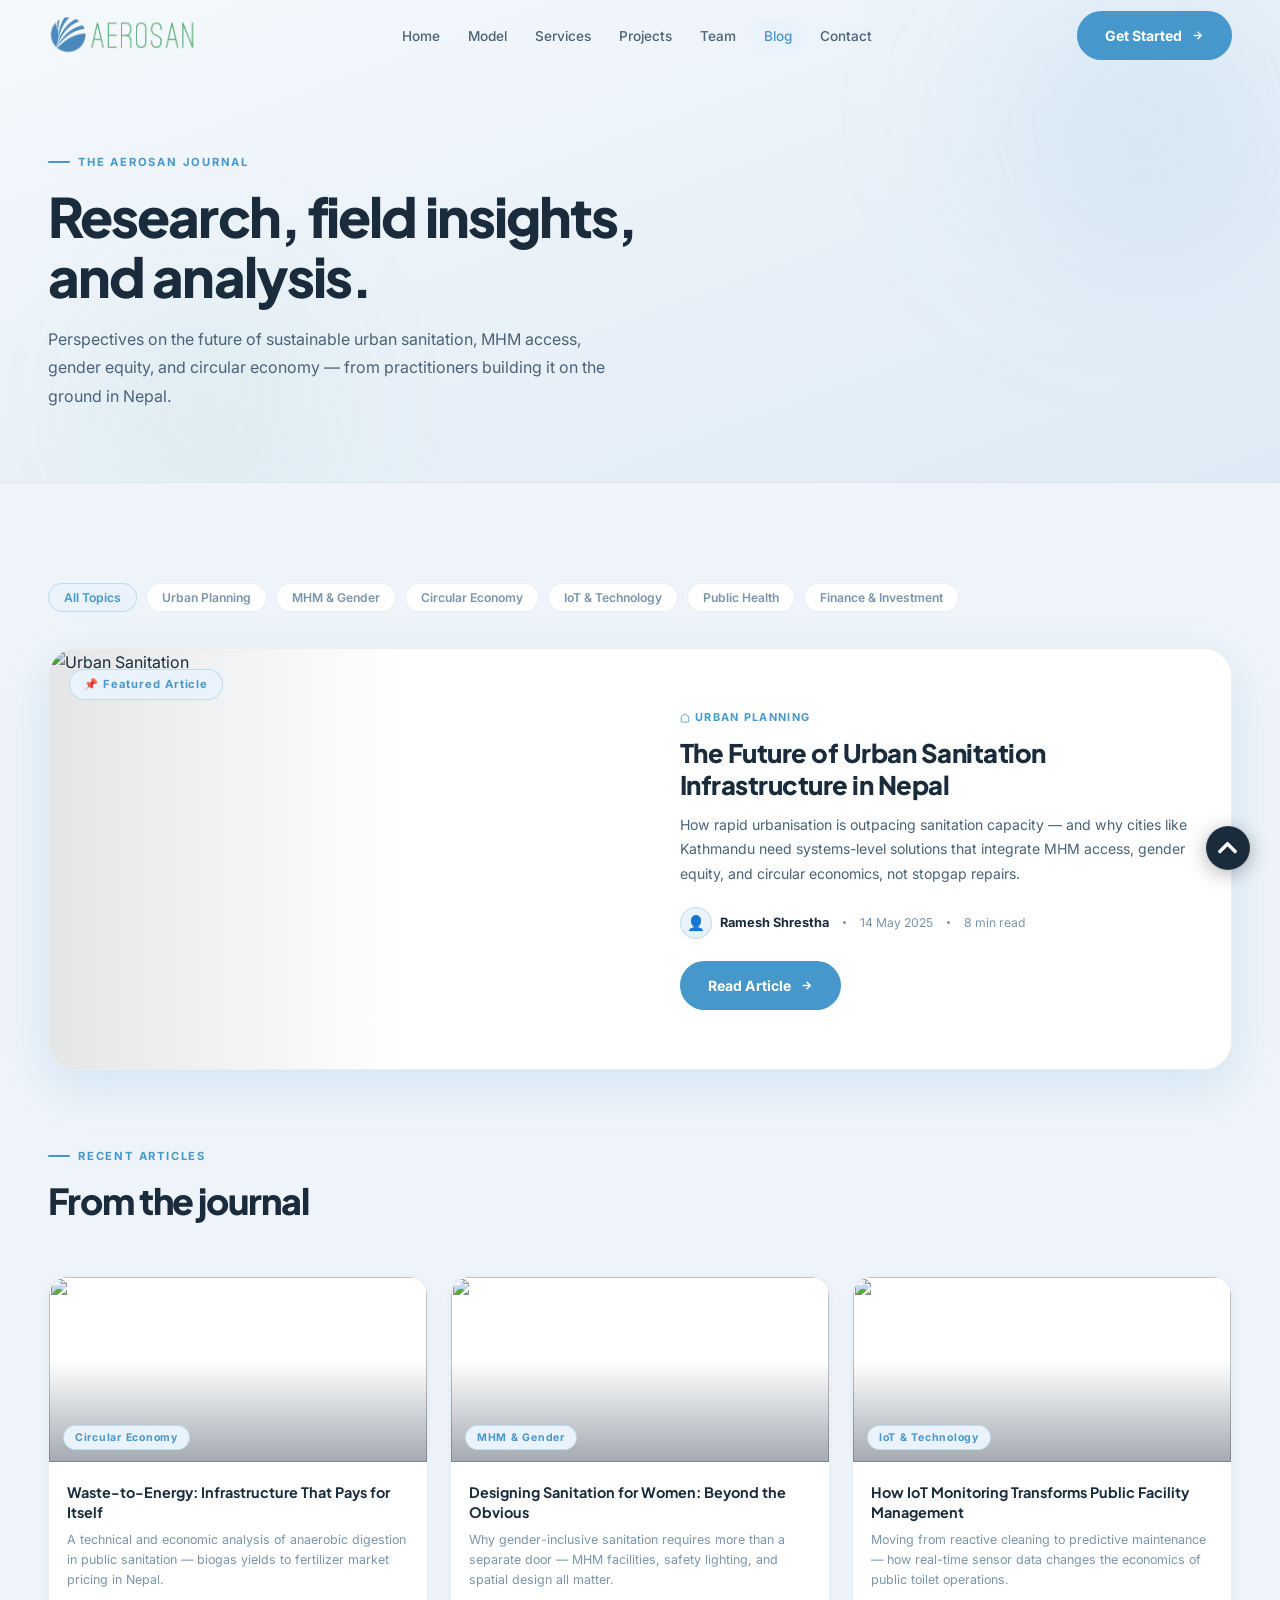
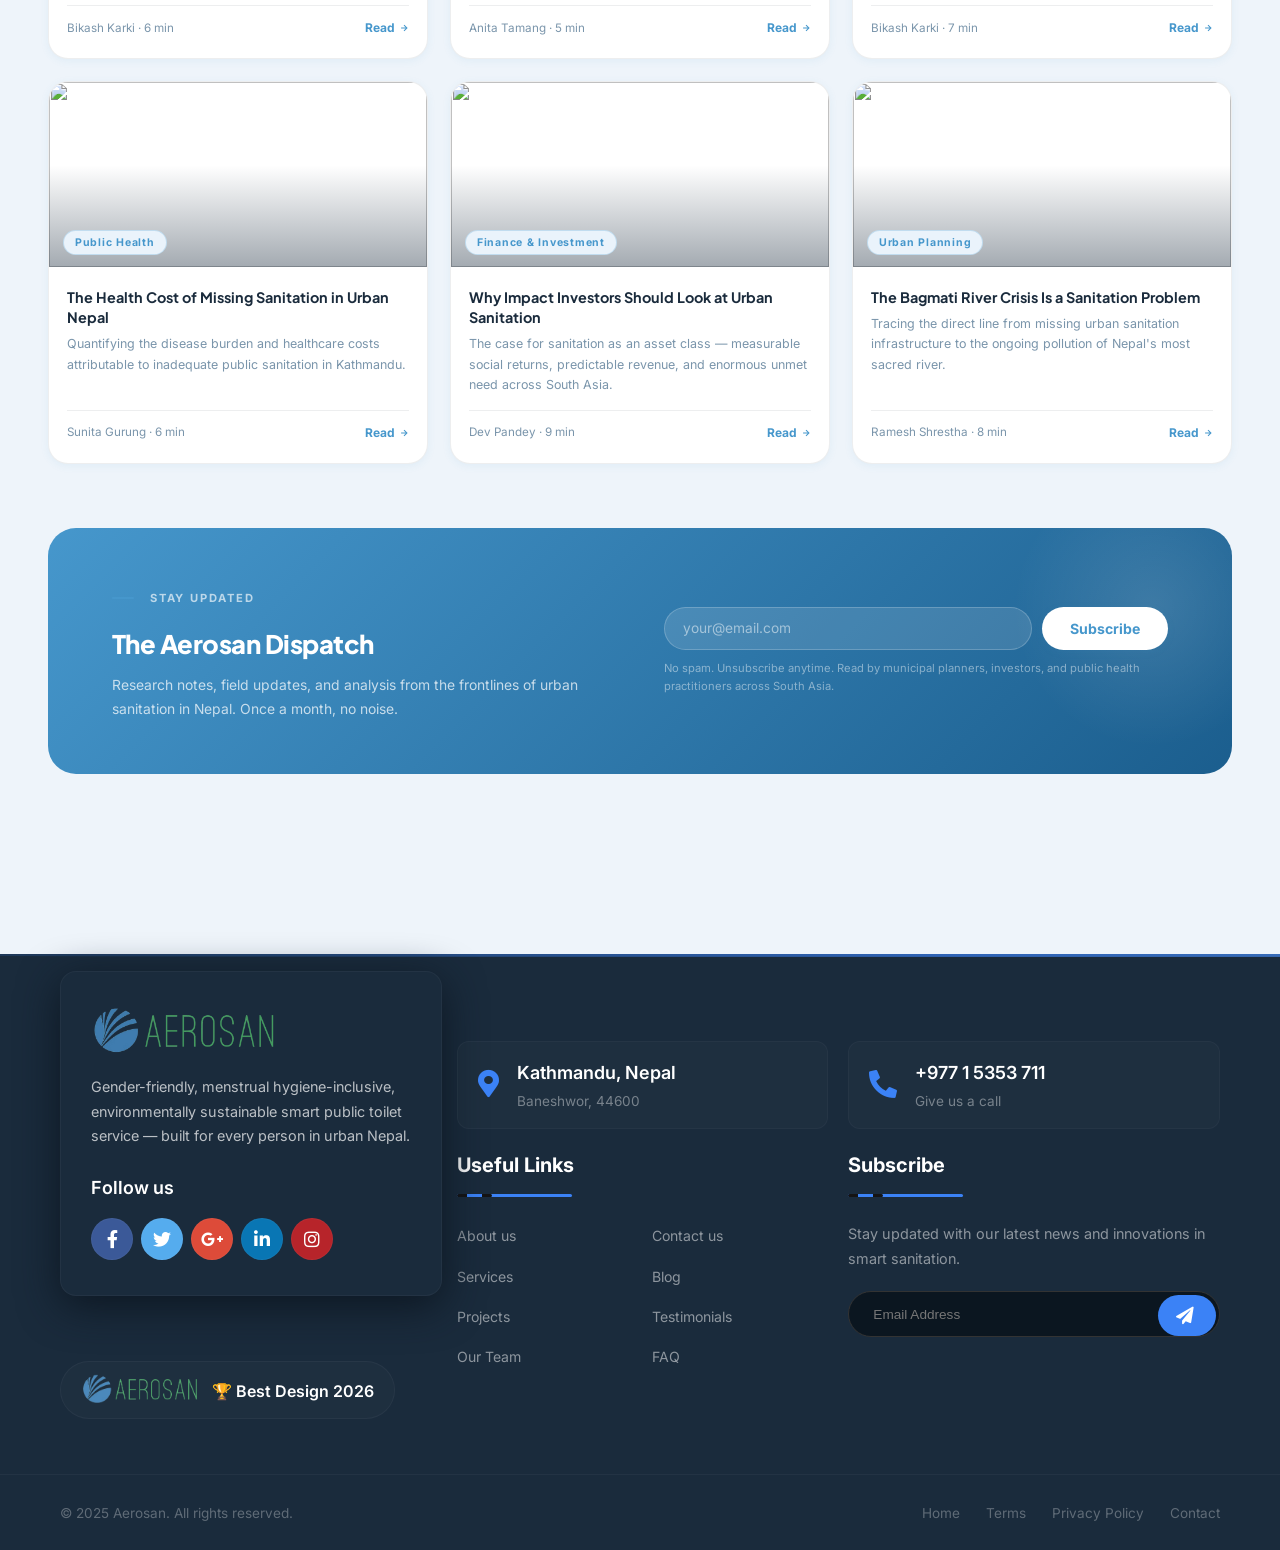
==== commit 917bfa4d: "changes footer and branch images?" ====
--- a/blog.html
+++ b/blog.html
@@ -6,6 +6,10 @@
     <meta name="viewport" content="width=device-width, initial-scale=1.0" />
     <title>Aerosan — Journal</title>
     <link rel="stylesheet" href="style.css" />
+       <link
+      rel="stylesheet"
+      href="https://cdnjs.cloudflare.com/ajax/libs/font-awesome/5.15.4/css/all.min.css"
+    />
     <style>
         /* BLOG-ONLY */
         .feat-art {
@@ -381,13 +385,628 @@
                 grid-template-columns: 1fr;
             }
         }
+        .nav-logo img {
+    height: 40px;
+    width: auto;
+    display: block;
+}
+
+.nav-logo img {
+    height: clamp(30px, 5vw, 40px);
+    width: auto;
+    display: block;
+}
+    </style>
+        <style>
+      /* ----- Reset & Base ----- */
+
+      /* ----- Container ----- */
+      .container {
+        max-width: 1200px;
+        margin: 0 auto;
+        padding: 0 20px;
+      }
+
+      /* ----- Footer Main ----- */
+      .dk-footer {
+        padding: 75px 0 0;
+        /* background-color: #151414; */
+        background-color: #1a2b3c;
+        position: relative;
+        z-index: 2;
+        margin-top: 80px;
+        border-top: 2px solid rgba(59, 130, 246, 0.15);
+      }
+
+      /* Animated glow line on top */
+      .dk-footer::before {
+        content: "";
+        position: absolute;
+        top: -2px;
+        left: 0;
+        width: 100%;
+        height: 3px;
+        background: linear-gradient(
+          90deg,
+          transparent,
+          #3b82f6,
+          #60a5fa,
+          #3b82f6,
+          transparent
+        );
+        background-size: 300% 100%;
+        animation: shimmerLine 5s ease-in-out infinite;
+        opacity: 0.6;
+      }
+
+      @keyframes shimmerLine {
+        0% {
+          background-position: 0% 0%;
+        }
+        50% {
+          background-position: 100% 0%;
+        }
+        100% {
+          background-position: 0% 0%;
+        }
+      }
+
+      /* ----- Grid System (no Bootstrap) ----- */
+      .footer-row {
+        display: flex;
+        flex-wrap: wrap;
+        margin: 0 -15px;
+      }
+
+      .footer-col {
+        padding: 0 15px;
+        position: relative;
+      }
+
+      .footer-col-4 {
+        flex: 0 0 33.333%;
+        max-width: 33.333%;
+      }
+
+      .footer-col-8 {
+        flex: 0 0 66.666%;
+        max-width: 66.666%;
+      }
+
+      .footer-contact-row {
+        display: flex;
+        flex-wrap: wrap;
+        margin: 0 -10px;
+      }
+
+      .footer-contact-col {
+        flex: 0 0 50%;
+        max-width: 50%;
+        padding: 0 10px;
+      }
+
+      .footer-links-row {
+        display: flex;
+        flex-wrap: wrap;
+        margin: 0 -10px;
+      }
+
+      .footer-links-col {
+        flex: 0 0 50%;
+        max-width: 50%;
+        padding: 0 10px;
+      }
+
+      .copyright-row {
+        display: flex;
+        flex-wrap: wrap;
+        justify-content: space-between;
+        align-items: center;
+      }
+
+      .copyright-col {
+        flex: 0 0 auto;
+      }
+
+      /* ----- Brand Box (absolute) ----- */
+      .dk-footer-box-info {
+        position: absolute;
+        top: -60px;
+        background: #1a2b3c;
+        padding: 35px 30px;
+        z-index: 2;
+        border-radius: 16px;
+        box-shadow: 0 10px 40px #0d1722;
+        border: 1px solid rgba(255, 255, 255, 0.04);
+        transition:
+          transform 0.4s ease,
+          box-shadow 0.4s ease;
+        margin-bottom: 40px;
+      }
+
+      .dk-footer-box-info:hover {
+        transform: translateY(-6px);
+        box-shadow: 0 30px 80px rgba(59, 130, 246, 0.12);
+      }
+
+      .footer-logo-img {
+        max-height: 50px;
+        filter: brightness(0.9) saturate(1.1);
+        transition: filter 0.3s;
+      }
+
+      .footer-logo-img:hover {
+        filter: brightness(1.1) saturate(1.3);
+      }
+
+      .footer-info-text {
+        margin: 18px 0 24px;
+        color: rgba(255, 255, 255, 0.7);
+        font-size: 0.9rem;
+        line-height: 1.7;
+      }
+
+      /* ----- Social Icons (brand colored) ----- */
+      .footer-social-link h3 {
+        color: #fff;
+        font-size: 18px;
+        margin-bottom: 16px;
+        font-weight: 600;
+      }
+
+      .footer-social-link ul {
+        list-style: none;
+        padding: 0;
+        margin: 0;
+        display: flex;
+        gap: 8px;
+        flex-wrap: wrap;
+      }
+
+      .footer-social-link li {
+        display: inline-block;
+      }
+
+      .footer-social-link a {
+        display: block;
+        width: 42px;
+        height: 42px;
+        border-radius: 50%;
+        text-align: center;
+        line-height: 42px;
+        background: #1a1a1a;
+        color: #fff;
+        font-size: 18px;
+        transition: all 0.3s cubic-bezier(0.34, 1.56, 0.64, 1);
+        border: 1px solid rgba(255, 255, 255, 0.04);
+        text-decoration: none;
+      }
+
+      .footer-social-link a:hover {
+        transform: scale(1.15) translateY(-4px);
+        box-shadow: 0 8px 25px rgba(0, 0, 0, 0.4);
+        filter: brightness(1.2);
+      }
+
+      .footer-social-link li:nth-child(1) a {
+        background-color: #3b5998;
+      }
+      .footer-social-link li:nth-child(2) a {
+        background-color: #55acee;
+      }
+      .footer-social-link li:nth-child(3) a {
+        background-color: #dd4b39;
+      }
+      .footer-social-link li:nth-child(4) a {
+        background-color: #0976b4;
+      }
+      .footer-social-link li:nth-child(5) a {
+        background-color: #b7242a;
+      }
+
+      /* ----- Award Badge ----- */
+      .footer-awarad {
+        margin-top: 330px;
+        display: flex;
+        align-items: center;
+        gap: 12px;
+        padding: 12px 20px;
+        background: rgba(255, 255, 255, 0.02);
+        border-radius: 40px;
+        border: 1px solid rgba(255, 255, 255, 0.04);
+        width: fit-content;
+        animation: awardPulse 3s ease-in-out infinite;
+      }
+
+      @keyframes awardPulse {
+        0%,
+        100% {
+          opacity: 0.8;
+          transform: scale(1);
+        }
+        50% {
+          opacity: 1;
+          transform: scale(1.02);
+        }
+      }
+
+      .footer-awarad img {
+        max-height: 32px;
+      }
+
+      .footer-awarad p {
+        color: #fff;
+        font-size: 16px;
+        font-weight: 600;
+        margin: 0;
+        padding-top: 2px;
+      }
+
+      /* ----- Contact Us ----- */
+      .contact-us {
+        position: relative;
+        z-index: 2;
+        margin-top: 10px;
+        display: flex;
+        align-items: center;
+        padding: 16px 20px;
+        background: rgba(255, 255, 255, 0.02);
+        border-radius: 12px;
+        border: 1px solid rgba(255, 255, 255, 0.03);
+        transition: all 0.3s ease;
+      }
+
+      .contact-us:hover {
+        background: rgba(255, 255, 255, 0.04);
+        border-color: rgba(59, 130, 246, 0.15);
+        transform: translateX(4px);
+      }
+
+      .contact-us.contact-us-last {
+        margin-left: 0;
+      }
+
+      .contact-icon {
+        margin-right: 18px;
+        flex-shrink: 0;
+      }
+
+      .contact-icon i {
+        font-size: 28px;
+        color: #3b82f6;
+        transition: transform 0.3s ease;
+      }
+
+      .contact-us:hover .contact-icon i {
+        transform: scale(1.15) rotate(-5deg);
+      }
+
+      .contact-info {
+        color: #fff;
+      }
+
+      .contact-info h3 {
+        font-size: 18px;
+        color: #fff;
+        margin-bottom: 2px;
+        font-weight: 600;
+      }
+
+      .contact-info p {
+        color: rgba(255, 255, 255, 0.4);
+        font-size: 0.85rem;
+        margin: 0;
+      }
+
+      /* ----- Footer Widget / Links ----- */
+      .footer-widget {
+        margin-top: 20px;
+      }
+
+      .footer-widget .section-heading {
+        margin-bottom: 25px;
+      }
+
+      .footer-widget h3 {
+        font-size: 20px;
+        color: #fff;
+        position: relative;
+        margin-bottom: 12px;
+        font-weight: 700;
+      }
+
+      .footer-widget p {
+        color: rgba(255, 255, 255, 0.5);
+        font-size: 0.9rem;
+        line-height: 1.7;
+        margin-bottom: 20px;
+      }
+
+      .footer-links-list {
+        display: flex;
+        gap: 20px;
+      }
+
+      .footer-links-list ul {
+        list-style: none;
+        padding: 0;
+        margin: 0;
+        flex: 1;
+      }
+
+      .footer-links-list li {
+        margin-bottom: 14px;
+      }
+
+      .footer-links-list a {
+        color: rgba(255, 255, 255, 0.5);
+        transition: all 0.25s ease;
+        text-decoration: none;
+        font-size: 0.88rem;
+        display: inline-block;
+      }
+
+      .footer-links-list a:hover {
+        color: #60a5fa;
+        transform: translateX(6px);
+      }
+
+      .footer-left-widget {
+        padding-left: 0;
+      }
+
+      /* ----- Animated Border ----- */
+      .animate-border {
+        position: relative;
+        display: block;
+        width: 115px;
+        height: 3px;
+        background: #3b82f6;
+        border-radius: 2px;
+      }
+
+      .animate-border::after {
+        position: absolute;
+        content: "";
+        width: 35px;
+        height: 3px;
+        left: 0;
+        bottom: 0;
+        border-left: 10px solid #151414;
+        border-right: 10px solid #151414;
+        animation: animborder 2.5s linear infinite;
+        border-radius: 2px;
+      }
+
+      @keyframes animborder {
+        0% {
+          transform: translateX(0px);
+        }
+        100% {
+          transform: translateX(113px);
+        }
+      }
+
+      /* ----- Subscribe Form ----- */
+      .dk-footer-form {
+        position: relative;
+      }
+
+      .dk-footer-form input[type="email"] {
+        padding: 14px 24px;
+        border-radius: 50px;
+        background: #0b1620;
+        border: 1px solid #333;
+        color: #fff;
+        font-size: 0.9rem;
+        width: 100%;
+        transition: all 0.3s ease;
+        outline: none;
+      }
+
+      .dk-footer-form input[type="email"]:focus {
+        border-color: #1b2433;
+        box-shadow: 0 0 0 3px rgba(59, 130, 246, 0.15);
+        background: #172431;
+      }
+
+      .dk-footer-form input::placeholder {
+        color: #777;
+        font-size: 0.85rem;
+      }
+
+      .dk-footer-form button {
+        position: absolute;
+        top: 4px;
+        right: 4px;
+        padding: 10px 22px 10px 18px;
+        border-radius: 50px;
+        border: none;
+        background: #3b82f6;
+        color: #fff;
+        transition: all 0.3s ease;
+        font-size: 1.1rem;
+        cursor: pointer;
+      }
+
+      .dk-footer-form button:hover {
+        background: #60a5fa;
+        transform: scale(1.04);
+        box-shadow: 0 4px 20px rgba(59, 130, 246, 0.3);
+      }
+
+      /* ----- Copyright ----- */
+      .copyright {
+        padding: 24px 0;
+        margin-top: 55px;
+        background-color: #1a2b3c;
+        border-top: 1px solid rgba(255, 255, 255, 0.04);
+      }
+
+      .copyright span,
+      .copyright a {
+        color: rgba(255, 255, 255, 0.3);
+        transition: all 0.25s ease;
+        font-size: 0.85rem;
+        text-decoration: none;
+      }
+
+      .copyright a:hover {
+        color: #60a5fa;
+      }
+
+      .copyright-menu ul {
+        text-align: right;
+        margin: 0;
+        padding: 0;
+        list-style: none;
+      }
+
+      .copyright-menu li {
+        display: inline-block;
+        padding-left: 22px;
+      }
+
+      /* ----- Back to Top ----- */
+      .btn-top {
+        width: 44px;
+        height: 44px;
+        border-radius: 50%;
+        padding: 0;
+        position: fixed;
+        bottom: 30px;
+        right: 30px;
+        background: #1a2b3c;
+        border: 1px solid rgba(255, 255, 255, 0.06);
+        color: #fff;
+        display: flex;
+        align-items: center;
+        justify-content: center;
+        z-index: 999;
+        transition: all 0.3s ease;
+        font-size: 1.4rem;
+        box-shadow: 0 4px 20px rgba(0, 0, 0, 0.3);
+        cursor: pointer;
+      }
+
+      .btn-top:hover {
+        background: #3b82f6;
+        border-color: #3b82f6;
+        transform: translateY(-4px) scale(1.05);
+        box-shadow: 0 8px 30px rgba(59, 130, 246, 0.25);
+      }
+
+      /* ----- Font Awesome (local fallback) ----- */
+      .fab,
+      .fas {
+        font-style: normal;
+      }
+
+      /* ----- Responsive ----- */
+      @media (max-width: 992px) {
+        .footer-col-4 {
+          flex: 0 0 100%;
+          max-width: 100%;
+        }
+
+        .footer-col-8 {
+          flex: 0 0 100%;
+          max-width: 100%;
+        }
+
+        .dk-footer-box-info {
+          position: relative;
+          top: 0;
+          margin-bottom: 30px;
+        }
+
+        .footer-awarad {
+          margin-top: 20px;
+        }
+
+        .footer-left-widget {
+          padding-left: 0;
+        }
+
+        .contact-us.contact-us-last {
+          margin-left: 0;
+        }
+
+        .copyright-menu ul {
+          text-align: left;
+          margin-top: 10px;
+        }
+
+        .copyright-menu li {
+          padding-left: 0;
+          padding-right: 20px;
+        }
+
+        .footer-links-list {
+          flex-direction: column;
+          gap: 0;
+        }
+      }
+
+      @media (max-width: 768px) {
+        .footer-contact-col {
+          flex: 0 0 100%;
+          max-width: 100%;
+        }
+
+        .footer-links-col {
+          flex: 0 0 100%;
+          max-width: 100%;
+        }
+
+        .copyright-row {
+          flex-direction: column;
+          text-align: center;
+        }
+
+        .copyright-menu ul {
+          text-align: center;
+        }
+
+        .dk-footer-box-info {
+          padding: 25px 20px;
+        }
+      }
+
+      @media (max-width: 576px) {
+        .footer-social-link ul {
+          gap: 5px;
+        }
+
+        .footer-social-link a {
+          width: 36px;
+          height: 36px;
+          line-height: 36px;
+          font-size: 15px;
+        }
+
+        .contact-us {
+          padding: 12px 16px;
+        }
+
+        .contact-info h3 {
+          font-size: 16px;
+        }
+
+        .dk-footer-form button {
+          padding: 8px 16px;
+          font-size: 0.95rem;
+        }
+      }
     </style>
 </head>
 
 <body>
     <nav id="nav">
         <div class="nav-inner">
-            <a href="index.html" class="nav-logo">Aero<span>san</span></a>
+           <a href="index.html" class="nav-logo">
+                <img src="/logo.avif"  alt="">
+            </a>
             <ul class="nav-links">
                 <li><a href="index.html">Home</a></li>
                 <li><a href="model.html">Model</a></li>
@@ -592,51 +1211,153 @@
         </div>
     </section>
 
-    <footer id="footer">
-        <div class="wrap">
-            <div class="footer-grid">
-                <div>
-                    <div class="footer-logo">Aero<span>san</span></div>
-                    <p class="footer-tagline">Gender-friendly, MHM-inclusive, environmentally sustainable smart public
-                        toilet service for urban Nepal.</p>
-                    <div class="footer-social"><a href="#"><svg width="14" height="14" viewBox="0 0 24 24"
-                                fill="currentColor">
-                                <path
-                                    d="M20.447 20.452h-3.554v-5.569c0-1.328-.027-3.037-1.852-3.037-1.853 0-2.136 1.445-2.136 2.939v5.667H9.351V9h3.414v1.561h.046c.477-.9 1.637-1.85 3.37-1.85 3.601 0 4.267 2.37 4.267 5.455v6.286zM5.337 7.433a2.062 2.062 0 0 1-2.063-2.065 2.064 2.064 0 1 1 2.063 2.065zm1.782 13.019H3.555V9h3.564v11.452zM22.225 0H1.771C.792 0 0 .774 0 1.729v20.542C0 23.227.792 24 1.771 24h20.451C23.2 24 24 23.227 24 22.271V1.729C24 .774 23.2 0 22.222 0h.003z" />
-                            </svg></a><a href="#"><svg width="14" height="14" viewBox="0 0 24 24" fill="currentColor">
-                                <path
-                                    d="M18.244 2.25h3.308l-7.227 8.26 8.502 11.24H16.17l-5.214-6.817L4.99 21.75H1.68l7.73-8.835L1.254 2.25H8.08l4.713 6.231zm-1.161 17.52h1.833L7.084 4.126H5.117z" />
-                            </svg></a></div>
+      <footer class="dk-footer">
+      <div class="container">
+        <!-- Row 1: Brand Box (absolute) + Contact Info -->
+        <div class="footer-row">
+          <div class="footer-col footer-col-4">
+            <!-- Brand Box with floating effect -->
+            <div class="dk-footer-box-info">
+              <a href="index.html" class="footer-logo">
+                <img
+                  src="/logo.avif"
+                  alt="Aerosan logo"
+                  class="footer-logo-img"
+                />
+              </a>
+              <p class="footer-info-text">
+                Gender-friendly, menstrual hygiene-inclusive, environmentally
+                sustainable smart public toilet service — built for every person
+                in urban Nepal.
+              </p>
+              <div class="footer-social-link">
+                <h3>Follow us</h3>
+                <ul>
+                  <li>
+                    <a href="#"><i class="fab fa-facebook-f"></i></a>
+                  </li>
+                  <li>
+                    <a href="#"><i class="fab fa-twitter"></i></a>
+                  </li>
+                  <li>
+                    <a href="#"><i class="fab fa-google-plus-g"></i></a>
+                  </li>
+                  <li>
+                    <a href="#"><i class="fab fa-linkedin-in"></i></a>
+                  </li>
+                  <li>
+                    <a href="#"><i class="fab fa-instagram"></i></a>
+                  </li>
+                </ul>
+              </div>
+            </div>
+            <!-- Award Badge (animated) -->
+            <div class="footer-awarad">
+              <img src="/logo.avif" alt="award" />
+              <p>🏆 Best Design 2026</p>
+            </div>
+          </div>
+
+          <!-- Right side: Contact + Links + Subscribe -->
+          <div class="footer-col footer-col-8">
+            <!-- Contact Row -->
+            <div class="footer-contact-row">
+              <div class="footer-contact-col">
+                <div class="contact-us">
+                  <div class="contact-icon">
+                    <i class="fas fa-map-marker-alt"></i>
+                  </div>
+                  <div class="contact-info">
+                    <h3>Kathmandu, Nepal</h3>
+                    <p>Baneshwor, 44600</p>
+                  </div>
                 </div>
-                <div>
-                    <div class="footer-col-title">Company</div>
-                    <ul class="footer-links">
-                        <li><a href="index.html">Home</a></li>
-                        <li><a href="model.html">Model</a></li>
-                        <li><a href="services.html">Services</a></li>
-                        <li><a href="projects.html">Projects</a></li>
+              </div>
+              <div class="footer-contact-col">
+                <div class="contact-us contact-us-last">
+                  <div class="contact-icon">
+                    <i class="fas fa-phone-alt"></i>
+                  </div>
+                  <div class="contact-info">
+                    <h3>+977 1 5353 711</h3>
+                    <p>Give us a call</p>
+                  </div>
+                </div>
+              </div>
+            </div>
+
+            <!-- Links & Subscribe Row -->
+            <div class="footer-links-row">
+              <div class="footer-links-col">
+                <div class="footer-widget footer-left-widget">
+                  <div class="section-heading">
+                    <h3>Useful Links</h3>
+                    <span class="animate-border"></span>
+                  </div>
+                  <div class="footer-links-list">
+                    <ul>
+                      <li><a href="#">About us</a></li>
+                      <li><a href="#">Services</a></li>
+                      <li><a href="#">Projects</a></li>
+                      <li><a href="#">Our Team</a></li>
                     </ul>
+                    <ul>
+                      <li><a href="#">Contact us</a></li>
+                      <li><a href="#">Blog</a></li>
+                      <li><a href="#">Testimonials</a></li>
+                      <li><a href="#">FAQ</a></li>
+                    </ul>
+                  </div>
                 </div>
-                <div>
-                    <div class="footer-col-title">Explore</div>
-                    <ul class="footer-links">
-                        <li><a href="team.html">Team</a></li>
-                        <li><a href="blog.html">Journal</a></li>
-                        <li><a href="contact.html">Contact</a></li>
-                    </ul>
+              </div>
+              <div class="footer-links-col">
+                <div class="footer-widget">
+                  <div class="section-heading">
+                    <h3>Subscribe</h3>
+                    <span class="animate-border"></span>
+                  </div>
+                  <p>
+                    Stay updated with our latest news and innovations in smart
+                    sanitation.
+                  </p>
+                  <form action="#" class="dk-footer-form">
+                    <input type="email" placeholder="Email Address" required />
+                    <button type="submit">
+                      <i class="fas fa-paper-plane"></i>
+                    </button>
+                  </form>
                 </div>
-                <div>
-                    <div class="footer-col-title">Connect</div>
-                    <ul class="footer-links">
-                        <li><a href="mailto:hello@aerosan.np">hello@aerosan.np</a></li>
-                        <li><a href="#">Kathmandu, Nepal</a></li>
-                    </ul>
-                </div>
+              </div>
             </div>
-            <div class="footer-bottom"><span>© 2025 Aerosan. All rights reserved.</span>
-                <div style="display:flex;gap:16px;"><a href="#">Privacy</a><a href="#">Terms</a></div>
+          </div>
+        </div>
+      </div>
+
+      <!-- Copyright Bar -->
+      <div class="copyright">
+        <div class="container">
+          <div class="copyright-row">
+            <div class="copyright-col">
+              <span>© 2025 Aerosan. All rights reserved.</span>
             </div>
+            <div class="copyright-col copyright-menu">
+              <ul>
+                <li><a href="#">Home</a></li>
+                <li><a href="#">Terms</a></li>
+                <li><a href="#">Privacy Policy</a></li>
+                <li><a href="#">Contact</a></li>
+              </ul>
+            </div>
+          </div>
         </div>
+      </div>
+
+      <!-- Back to Top Button -->
+      <div class="back-to-top">
+        <button class="btn-top" title="Back to Top">
+          <i class="fas fa-chevron-up"></i>
+        </button>
+      </div>
     </footer>
     <script>
         const nav = document.getElementById('nav'); window.addEventListener('scroll', () => nav.classList.toggle('solid', scrollY > 30), { passive: true });
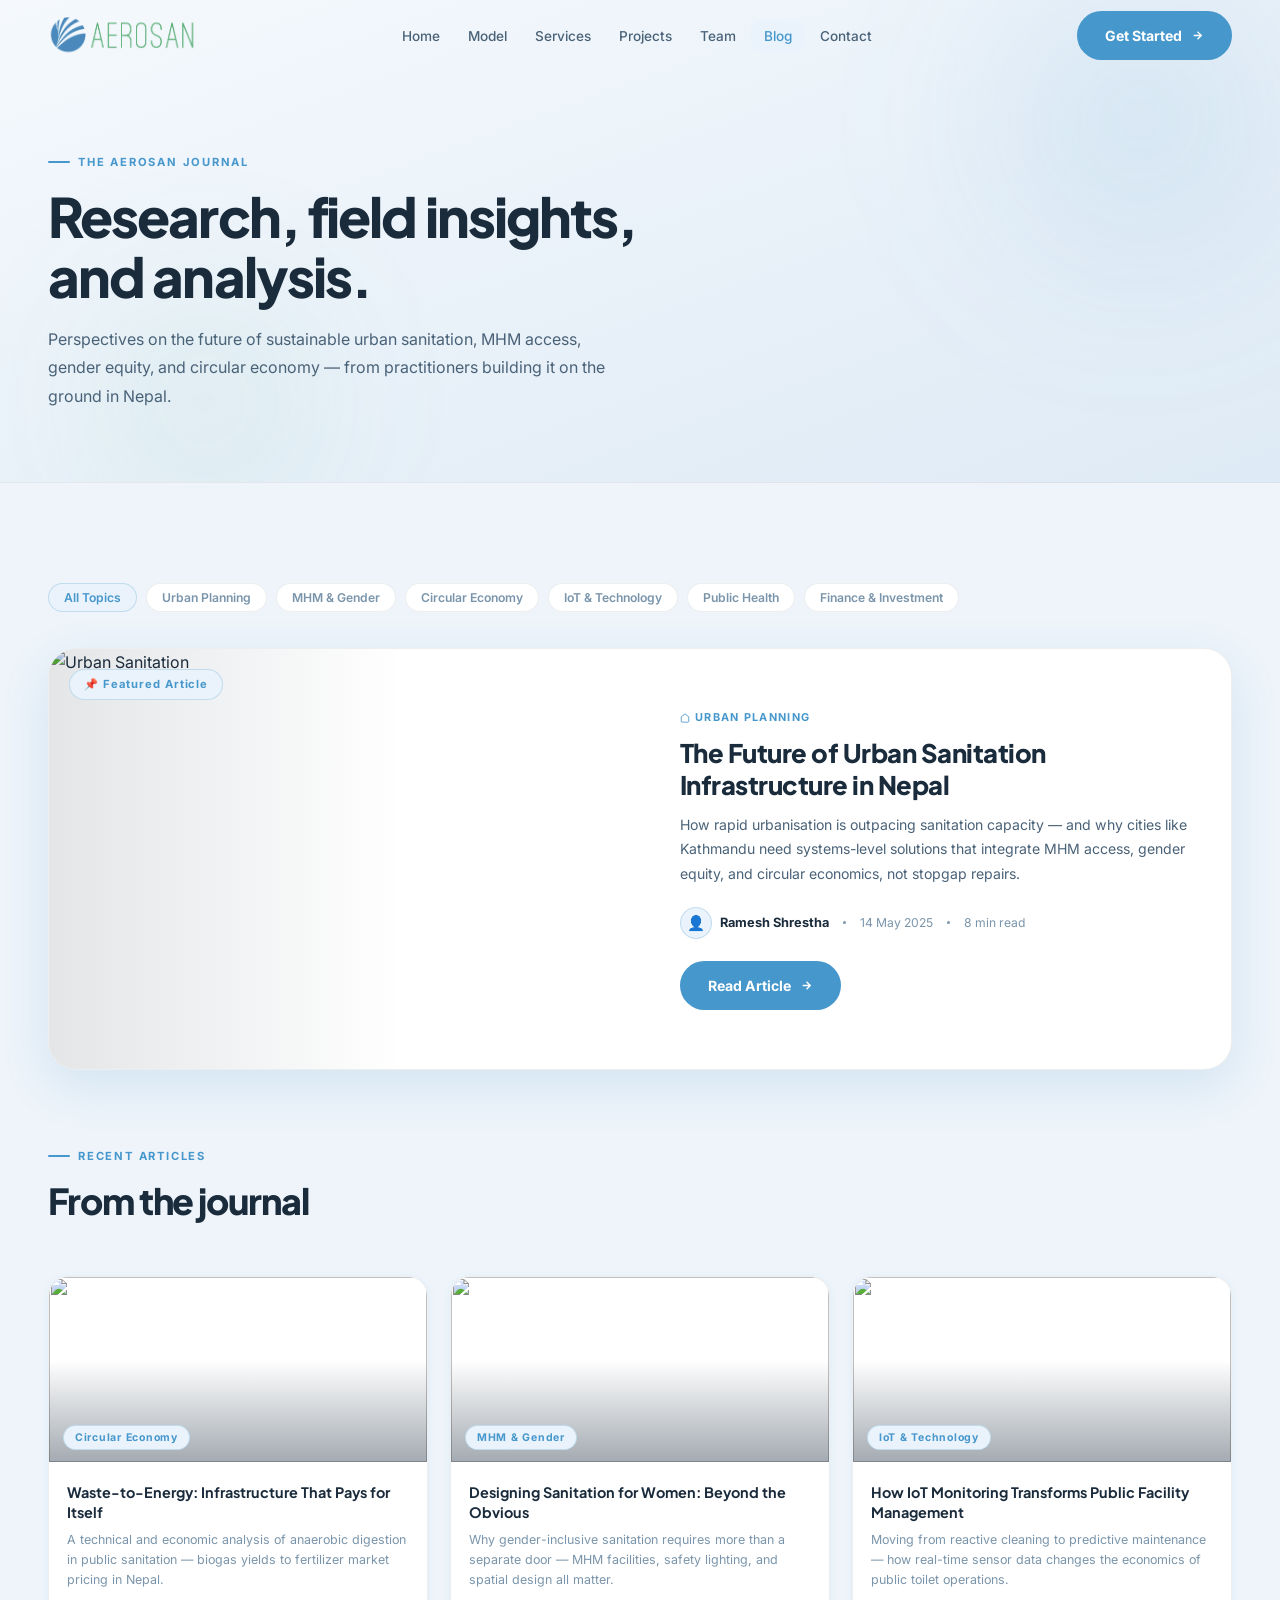
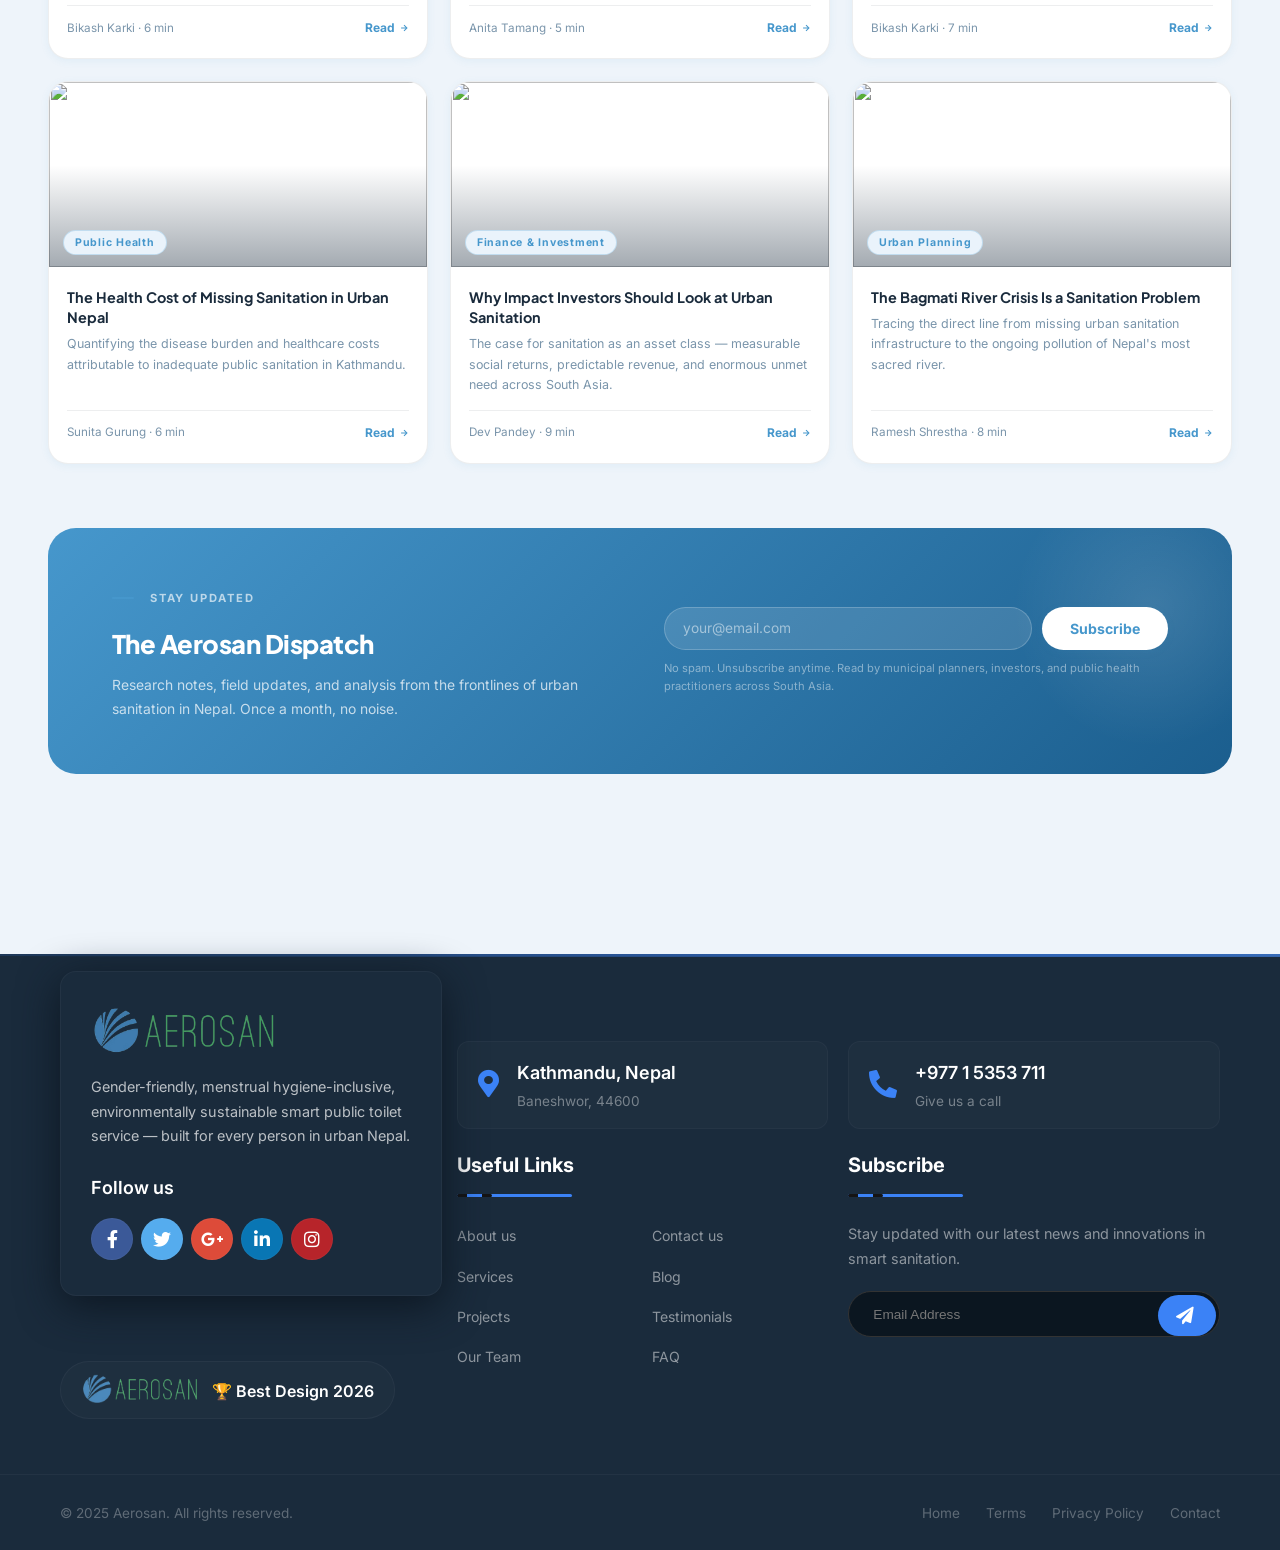
==== commit ea6e9f6b: "changes images" ====
--- a/blog.html
+++ b/blog.html
@@ -998,6 +998,13 @@
           font-size: 0.95rem;
         }
       }
+    </style>
+        <style>
+      /* Add to your existing styles */
+.btn-top {
+    display: none; /* Hidden by default */
+    /* ... rest of your styles ... */
+}
     </style>
 </head>
 
@@ -1366,6 +1373,37 @@
         const ro = new IntersectionObserver(e => e.forEach(x => { if (x.isIntersecting) { x.target.classList.add('on'); ro.unobserve(x.target); } }), { threshold: 0.08, rootMargin: '0px 0px -40px 0px' });
         document.querySelectorAll('[data-r]').forEach(el => ro.observe(el));
     </script>
+        <script>
+        // =============================================
+// BACK TO TOP BUTTON - Smooth Scrolling
+// =============================================
+
+const backToTopBtn = document.querySelector('.btn-top');
+
+// Show/hide button based on scroll position
+window.addEventListener('scroll', function() {
+    if (window.pageYOffset > 300) {
+        backToTopBtn.style.display = 'flex';
+        backToTopBtn.style.opacity = '1';
+    } else {
+        backToTopBtn.style.opacity = '0';
+        setTimeout(() => {
+            if (window.pageYOffset <= 300) {
+                backToTopBtn.style.display = 'none';
+            }
+        }, 300);
+    }
+});
+
+// Smooth scroll to top when clicked
+backToTopBtn.addEventListener('click', function(e) {
+    e.preventDefault();
+    window.scrollTo({
+        top: 0,
+        behavior: 'smooth'
+    });
+});
+    </script>
 </body>
 
 </html>
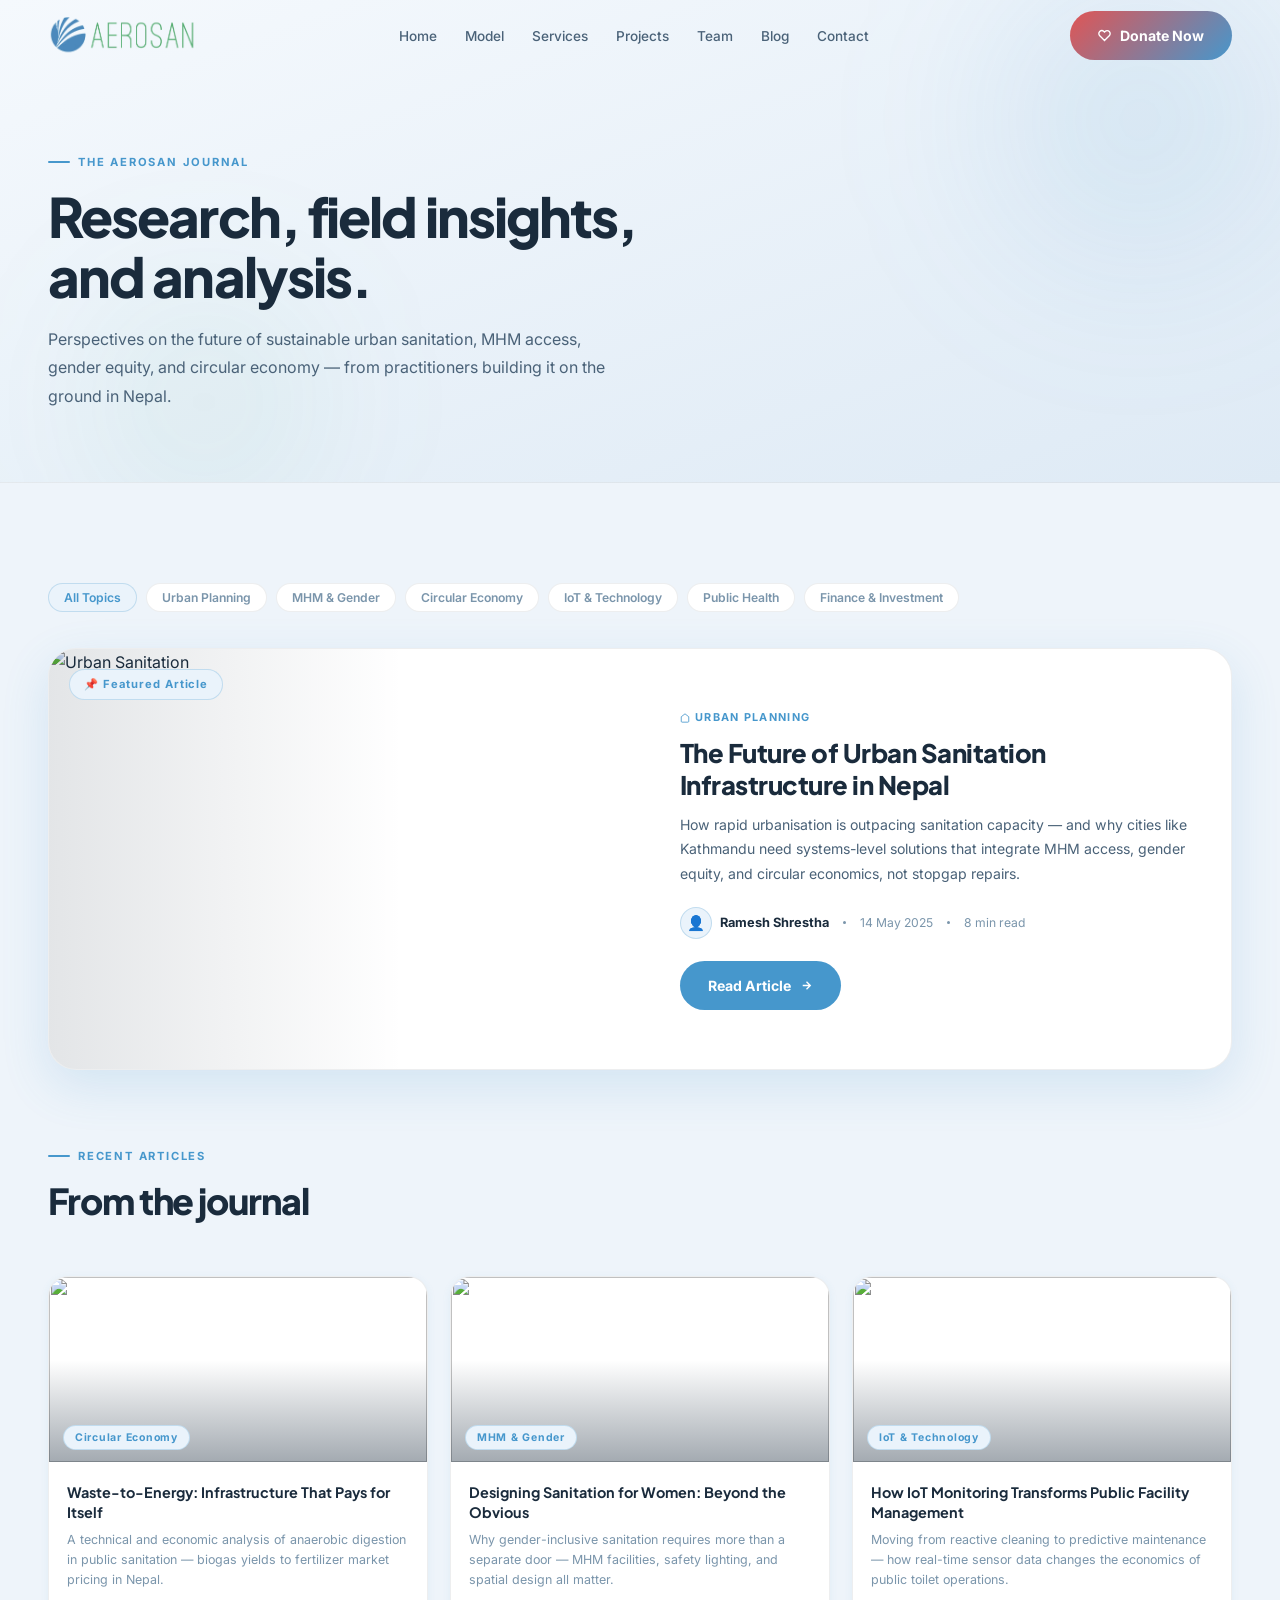
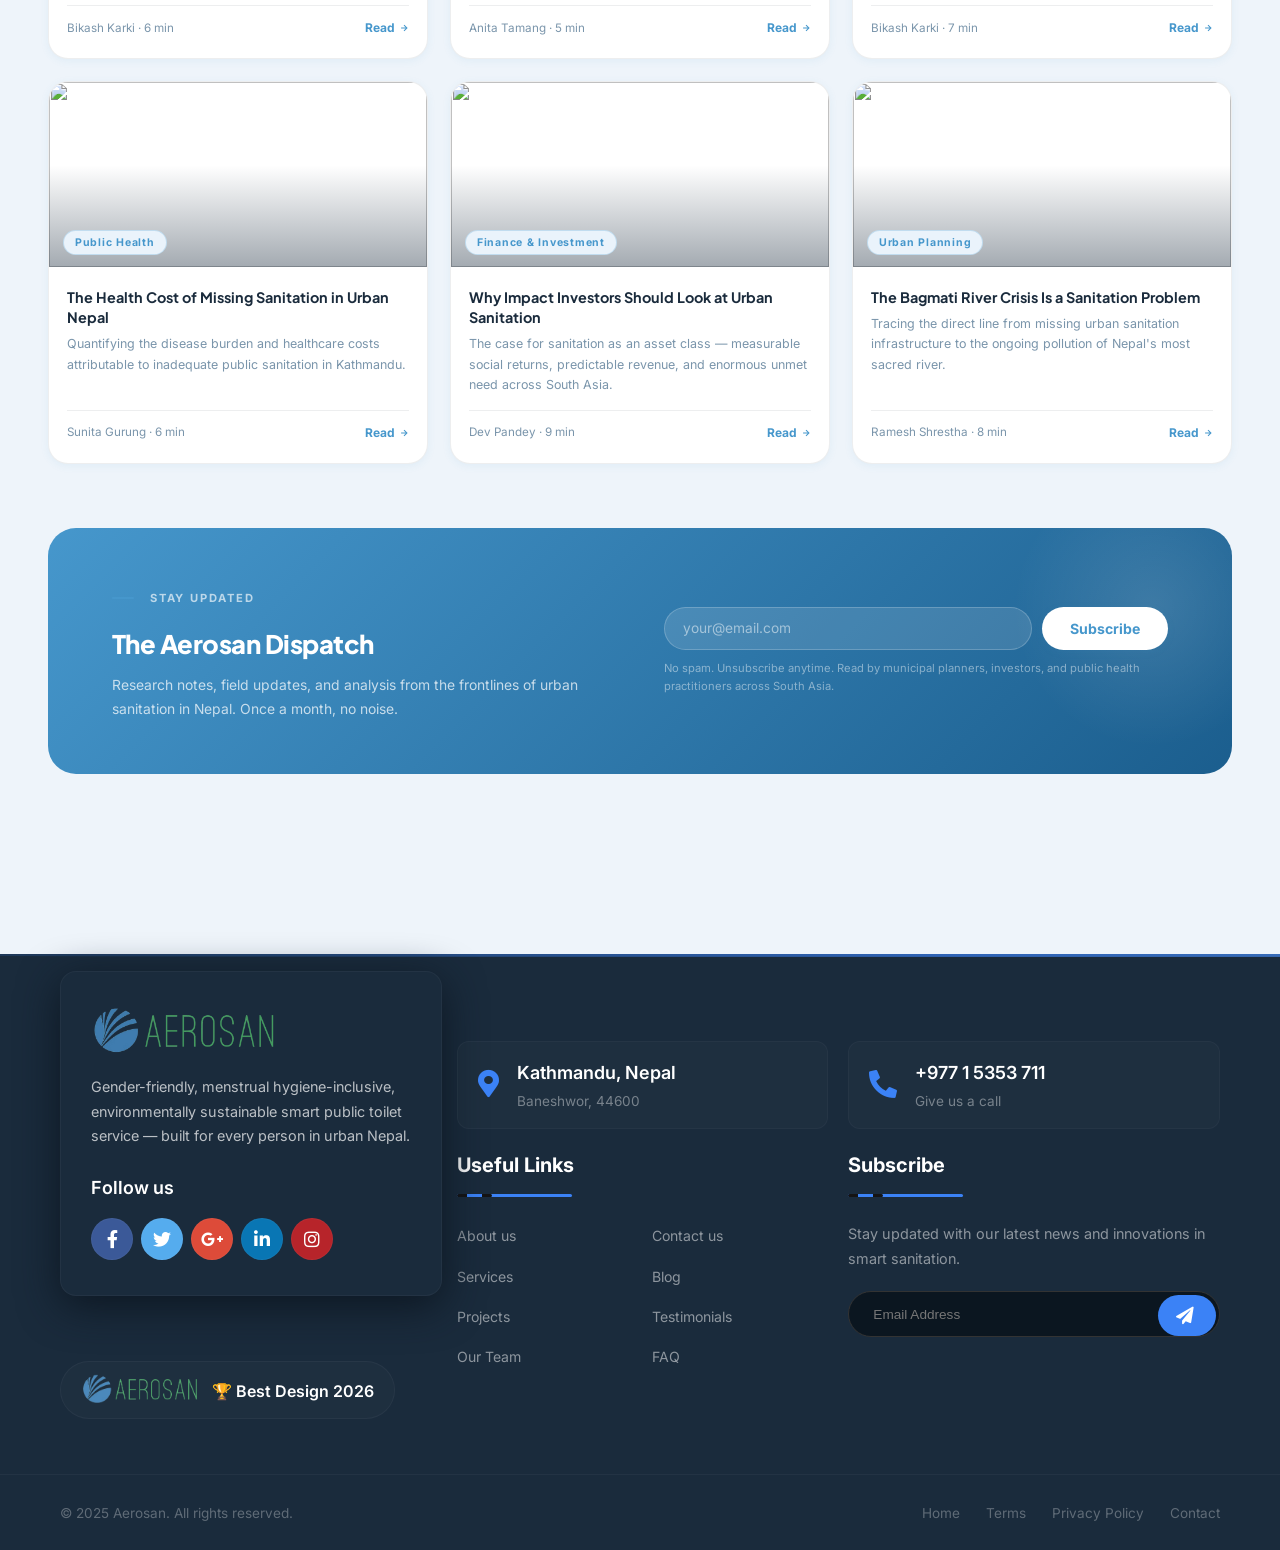
==== commit f3dac8f2: "changes footer and donate.html" ====
--- a/blog.html
+++ b/blog.html
@@ -1,15 +1,14 @@
 <!DOCTYPE html>
 <html lang="en">
 
-<head>
+  <head>
     <meta charset="UTF-8" />
     <meta name="viewport" content="width=device-width, initial-scale=1.0" />
     <title>Aerosan — Journal</title>
     <link rel="stylesheet" href="style.css" />
-       <link
+    <link
       rel="stylesheet"
-      href="https://cdnjs.cloudflare.com/ajax/libs/font-awesome/5.15.4/css/all.min.css"
-    />
+      href="https://cdnjs.cloudflare.com/ajax/libs/font-awesome/5.15.4/css/all.min.css" />
     <style>
         /* BLOG-ONLY */
         .feat-art {
@@ -397,7 +396,7 @@
     display: block;
 }
     </style>
-        <style>
+    <style>
       /* ----- Reset & Base ----- */
 
       /* ----- Container ----- */
@@ -999,226 +998,298 @@
         }
       }
     </style>
-        <style>
+    <style>
       /* Add to your existing styles */
 .btn-top {
     display: none; /* Hidden by default */
     /* ... rest of your styles ... */
 }
     </style>
-</head>
-
-<body>
+  </head>
+
+  <body>
+    <!-- NAV -->
     <nav id="nav">
-        <div class="nav-inner">
-           <a href="index.html" class="nav-logo">
-                <img src="/logo.avif"  alt="">
-            </a>
-            <ul class="nav-links">
-                <li><a href="index.html">Home</a></li>
-                <li><a href="model.html">Model</a></li>
-                <li><a href="services.html">Services</a></li>
-                <li><a href="projects.html">Projects</a></li>
-                <li><a href="team.html">Team</a></li>
-                <li><a href="blog.html" class="active">Blog</a></li>
-                <li><a href="contact.html">Contact</a></li>
-            </ul>
-            <div class="nav-right"><a href="contact.html" class="btn btn-primary">Get Started <svg width="13"
-                        height="13" viewBox="0 0 24 24" fill="none" stroke="currentColor" stroke-width="2.5">
-                        <path d="M5 12h14M12 5l7 7-7 7" />
-                    </svg></a></div>
-            <div class="hamburger" id="ham"><span></span><span></span><span></span></div>
+      <div class="nav-inner">
+        <a href="index.html" class="nav-logo">
+          <img src="/logo.avif" alt="">
+        </a>
+        <ul class="nav-links">
+          <li><a href="index.html">Home</a></li><li><a
+              href="model.html">Model</a></li>
+          <li><a href="services.html">Services</a></li><li><a
+              href="projects.html">Projects</a></li>
+          <li><a href="team.html">Team</a></li><li><a
+              href="blog.html">Blog</a></li>
+          <li><a href="contact.html">Contact</a></li>
+        </ul>
+        <div class="nav-right">
+          <a href="donate.html" class="btn btn-primary"
+            style="background:linear-gradient(135deg,#E05555,var(--blue));">
+            <svg width="13" height="13" viewBox="0 0 24 24"
+              fill="none" stroke="currentColor"
+              stroke-width="2.5"><path
+                d="M20.84 4.61a5.5 5.5 0 0 0-7.78 0L12 5.67l-1.06-1.06a5.5 5.5 0 0 0-7.78 7.78l1.06 1.06L12 21.23l7.78-7.78 1.06-1.06a5.5 5.5 0 0 0 0-7.78z" /></svg>
+            Donate Now
+          </a>
         </div>
+        <div class="hamburger"
+          id="ham"><span></span><span></span><span></span></div>
+      </div>
     </nav>
-    <div class="mob-menu" id="mob"><a href="index.html">Home</a><a href="model.html">Model</a><a
-            href="services.html">Services</a><a href="projects.html">Projects</a><a href="team.html">Team</a><a
-            href="blog.html">Blog</a><a href="contact.html">Contact</a><a href="contact.html"
-            class="btn btn-primary">Get Started</a></div>
+    <div class="mob-menu" id="mob">
+      <a href="index.html">Home</a><a href="model.html">Model</a><a
+        href="services.html">Services</a>
+      <a href="projects.html">Projects</a><a href="team.html">Team</a><a
+        href="blog.html">Blog</a>
+      <a href="contact.html">Contact</a>
+      <a href="donate.html" class="btn btn-primary"
+        style="justify-content:center;background:linear-gradient(135deg,#E05555,var(--blue));">&#10084;
+        Donate Now</a>
+    </div>
 
     <section class="page-hero">
-        <div class="orb orb-blue" style="width:400px;height:400px;right:-60px;top:-80px;"></div>
-        <div class="orb orb-teal" style="width:280px;height:280px;left:5%;bottom:-60px;"></div>
-        <div class="wrap" style="position:relative;z-index:2;">
-            <div class="eyebrow">The Aerosan Journal</div>
-            <h1>Research, field insights,<br />and analysis.</h1>
-            <p class="lead">Perspectives on the future of sustainable urban sanitation, MHM access, gender equity, and
-                circular economy — from practitioners building it on the ground in Nepal.</p>
+      <div class="orb orb-blue"
+        style="width:400px;height:400px;right:-60px;top:-80px;"></div>
+      <div class="orb orb-teal"
+        style="width:280px;height:280px;left:5%;bottom:-60px;"></div>
+      <div class="wrap" style="position:relative;z-index:2;">
+        <div class="eyebrow">The Aerosan Journal</div>
+        <h1>Research, field insights,<br />and analysis.</h1>
+        <p class="lead">Perspectives on the future of sustainable urban
+          sanitation, MHM access, gender equity, and
+          circular economy — from practitioners building it on the ground in
+          Nepal.</p>
+      </div>
+    </section>
+
+    <section class="section">
+      <div class="wrap">
+        <!-- Filters -->
+        <div class="topic-filters" data-r>
+          <button class="t-btn active">All Topics</button>
+          <button class="t-btn">Urban Planning</button>
+          <button class="t-btn">MHM & Gender</button>
+          <button class="t-btn">Circular Economy</button>
+          <button class="t-btn">IoT & Technology</button>
+          <button class="t-btn">Public Health</button>
+          <button class="t-btn">Finance & Investment</button>
         </div>
+
+        <!-- Featured -->
+        <div class="feat-art" data-r>
+          <div class="feat-art-img">
+            <img
+              src="https://images.unsplash.com/photo-1486325212027-8081e485255e?w=900&q=85"
+              alt="Urban Sanitation" />
+            <div class="feat-art-tint"></div>
+            <div class="feat-art-badge">📌 Featured Article</div>
+          </div>
+          <div class="feat-art-body">
+            <div class="art-cat"><svg width="10" height="10" viewBox="0 0 24 24"
+                fill="none"
+                stroke="currentColor" stroke-width="2">
+                <path d="M3 9l9-7 9 7v11a2 2 0 0 1-2 2H5a2 2 0 0 1-2-2z" />
+              </svg>Urban Planning</div>
+            <div class="feat-art-title">The Future of Urban Sanitation
+              Infrastructure in Nepal</div>
+            <p class="feat-art-excerpt">How rapid urbanisation is outpacing
+              sanitation capacity — and why cities
+              like Kathmandu need systems-level solutions that integrate MHM
+              access, gender equity, and
+              circular economics, not stopgap repairs.</p>
+            <div class="art-meta">
+              <div class="art-author">
+                <div class="art-av">👤</div><span class="art-author-name">Ramesh
+                  Shrestha</span>
+              </div>
+              <div class="art-dot"></div><span class="art-date">14 May
+                2025</span>
+              <div class="art-dot"></div><span class="art-read">8 min
+                read</span>
+            </div>
+            <a href="#" class="btn btn-primary" style="width:fit-content;">Read
+              Article <svg width="13"
+                height="13" viewBox="0 0 24 24" fill="none"
+                stroke="currentColor" stroke-width="2.5">
+                <path d="M5 12h14M12 5l7 7-7 7" />
+              </svg></a>
+          </div>
+        </div>
+
+        <!-- Blog grid -->
+        <div class="sec-head" data-r>
+          <div class="eyebrow">Recent Articles</div>
+          <h2 class="display d-md">From the journal</h2>
+        </div>
+        <div class="blog-grid">
+          <div class="blog-card" data-r data-d="1">
+            <div class="blog-card-img"><img
+                src="https://images.unsplash.com/photo-1473341304170-971dccb5ac1e?w=600&q=80"
+                alt />
+              <div class="blog-card-tint"></div><span
+                class="blog-card-cat-tag">Circular Economy</span>
+            </div>
+            <div class="blog-card-body">
+              <div class="blog-title">Waste-to-Energy: Infrastructure That Pays
+                for Itself</div>
+              <div class="blog-excerpt">A technical and economic analysis of
+                anaerobic digestion in public
+                sanitation — biogas yields to fertilizer market pricing in
+                Nepal.</div>
+              <div class="blog-footer"><span class="blog-by">Bikash Karki · 6
+                  min</span><a href="#"
+                  class="blog-read-link">Read <svg width="10" height="10"
+                    viewBox="0 0 24 24" fill="none"
+                    stroke="currentColor" stroke-width="2.5">
+                    <path d="M5 12h14M12 5l7 7-7 7" />
+                  </svg></a></div>
+            </div>
+          </div>
+          <div class="blog-card" data-r data-d="2">
+            <div class="blog-card-img"><img
+                src="https://images.unsplash.com/photo-1573497161079-f3fd25cc6b90?w=600&q=80"
+                alt />
+              <div class="blog-card-tint"></div><span
+                class="blog-card-cat-tag">MHM & Gender</span>
+            </div>
+            <div class="blog-card-body">
+              <div class="blog-title">Designing Sanitation for Women: Beyond the
+                Obvious</div>
+              <div class="blog-excerpt">Why gender-inclusive sanitation requires
+                more than a separate door —
+                MHM facilities, safety lighting, and spatial design all
+                matter.</div>
+              <div class="blog-footer"><span class="blog-by">Anita Tamang · 5
+                  min</span><a href="#"
+                  class="blog-read-link">Read <svg width="10" height="10"
+                    viewBox="0 0 24 24" fill="none"
+                    stroke="currentColor" stroke-width="2.5">
+                    <path d="M5 12h14M12 5l7 7-7 7" />
+                  </svg></a></div>
+            </div>
+          </div>
+          <div class="blog-card" data-r data-d="3">
+            <div class="blog-card-img"><img
+                src="https://images.unsplash.com/photo-1451187580459-43490279c0fa?w=600&q=80"
+                alt />
+              <div class="blog-card-tint"></div><span
+                class="blog-card-cat-tag">IoT & Technology</span>
+            </div>
+            <div class="blog-card-body">
+              <div class="blog-title">How IoT Monitoring Transforms Public
+                Facility Management</div>
+              <div class="blog-excerpt">Moving from reactive cleaning to
+                predictive maintenance — how
+                real-time sensor data changes the economics of public toilet
+                operations.</div>
+              <div class="blog-footer"><span class="blog-by">Bikash Karki · 7
+                  min</span><a href="#"
+                  class="blog-read-link">Read <svg width="10" height="10"
+                    viewBox="0 0 24 24" fill="none"
+                    stroke="currentColor" stroke-width="2.5">
+                    <path d="M5 12h14M12 5l7 7-7 7" />
+                  </svg></a></div>
+            </div>
+          </div>
+          <div class="blog-card" data-r data-d="4">
+            <div class="blog-card-img"><img
+                src="https://images.unsplash.com/photo-1488521787991-ed7bbaae773c?w=600&q=80"
+                alt />
+              <div class="blog-card-tint"></div><span
+                class="blog-card-cat-tag">Public Health</span>
+            </div>
+            <div class="blog-card-body">
+              <div class="blog-title">The Health Cost of Missing Sanitation in
+                Urban Nepal</div>
+              <div class="blog-excerpt">Quantifying the disease burden and
+                healthcare costs attributable to
+                inadequate public sanitation in Kathmandu.</div>
+              <div class="blog-footer"><span class="blog-by">Sunita Gurung · 6
+                  min</span><a href="#"
+                  class="blog-read-link">Read <svg width="10" height="10"
+                    viewBox="0 0 24 24" fill="none"
+                    stroke="currentColor" stroke-width="2.5">
+                    <path d="M5 12h14M12 5l7 7-7 7" />
+                  </svg></a></div>
+            </div>
+          </div>
+          <div class="blog-card" data-r data-d="5">
+            <div class="blog-card-img"><img
+                src="https://images.unsplash.com/photo-1531482615713-2afd69097998?w=600&q=80"
+                alt />
+              <div class="blog-card-tint"></div><span
+                class="blog-card-cat-tag">Finance & Investment</span>
+            </div>
+            <div class="blog-card-body">
+              <div class="blog-title">Why Impact Investors Should Look at Urban
+                Sanitation</div>
+              <div class="blog-excerpt">The case for sanitation as an asset
+                class — measurable social returns,
+                predictable revenue, and enormous unmet need across South
+                Asia.</div>
+              <div class="blog-footer"><span class="blog-by">Dev Pandey · 9
+                  min</span><a href="#"
+                  class="blog-read-link">Read <svg width="10" height="10"
+                    viewBox="0 0 24 24" fill="none"
+                    stroke="currentColor" stroke-width="2.5">
+                    <path d="M5 12h14M12 5l7 7-7 7" />
+                  </svg></a></div>
+            </div>
+          </div>
+          <div class="blog-card" data-r data-d="6">
+            <div class="blog-card-img"><img
+                src="https://images.unsplash.com/photo-1558618666-fcd25c85cd64?w=600&q=80"
+                alt />
+              <div class="blog-card-tint"></div><span
+                class="blog-card-cat-tag">Urban Planning</span>
+            </div>
+            <div class="blog-card-body">
+              <div class="blog-title">The Bagmati River Crisis Is a Sanitation
+                Problem</div>
+              <div class="blog-excerpt">Tracing the direct line from missing
+                urban sanitation infrastructure
+                to the ongoing pollution of Nepal's most sacred river.</div>
+              <div class="blog-footer"><span class="blog-by">Ramesh Shrestha · 8
+                  min</span><a href="#"
+                  class="blog-read-link">Read <svg width="10" height="10"
+                    viewBox="0 0 24 24" fill="none"
+                    stroke="currentColor" stroke-width="2.5">
+                    <path d="M5 12h14M12 5l7 7-7 7" />
+                  </svg></a></div>
+            </div>
+          </div>
+        </div>
+
+        <!-- Newsletter -->
+        <div style="margin-top:64px;" data-r>
+          <div class="nl-box">
+            <div class="nl-orb"></div>
+            <div style="position:relative;z-index:1;">
+              <div class="eyebrow" style="color:rgba(255,255,255,0.65);"><span
+                  style="background:rgba(255,255,255,0.35)"></span>Stay
+                Updated</div>
+              <div class="nl-title">The Aerosan Dispatch</div>
+              <p class="nl-sub">Research notes, field updates, and analysis from
+                the frontlines of urban
+                sanitation in Nepal. Once a month, no noise.</p>
+            </div>
+            <div style="position:relative;z-index:1;">
+              <div class="nl-form">
+                <input class="nl-input" type="email"
+                  placeholder="your@email.com" />
+                <button class="btn btn-white">Subscribe</button>
+              </div>
+              <p class="nl-note">No spam. Unsubscribe anytime. Read by municipal
+                planners, investors, and
+                public health practitioners across South Asia.</p>
+            </div>
+          </div>
+        </div>
+      </div>
     </section>
 
-    <section class="section">
-        <div class="wrap">
-            <!-- Filters -->
-            <div class="topic-filters" data-r>
-                <button class="t-btn active">All Topics</button>
-                <button class="t-btn">Urban Planning</button>
-                <button class="t-btn">MHM & Gender</button>
-                <button class="t-btn">Circular Economy</button>
-                <button class="t-btn">IoT & Technology</button>
-                <button class="t-btn">Public Health</button>
-                <button class="t-btn">Finance & Investment</button>
-            </div>
-
-            <!-- Featured -->
-            <div class="feat-art" data-r>
-                <div class="feat-art-img">
-                    <img src="https://images.unsplash.com/photo-1486325212027-8081e485255e?w=900&q=85"
-                        alt="Urban Sanitation" />
-                    <div class="feat-art-tint"></div>
-                    <div class="feat-art-badge">📌 Featured Article</div>
-                </div>
-                <div class="feat-art-body">
-                    <div class="art-cat"><svg width="10" height="10" viewBox="0 0 24 24" fill="none"
-                            stroke="currentColor" stroke-width="2">
-                            <path d="M3 9l9-7 9 7v11a2 2 0 0 1-2 2H5a2 2 0 0 1-2-2z" />
-                        </svg>Urban Planning</div>
-                    <div class="feat-art-title">The Future of Urban Sanitation Infrastructure in Nepal</div>
-                    <p class="feat-art-excerpt">How rapid urbanisation is outpacing sanitation capacity — and why cities
-                        like Kathmandu need systems-level solutions that integrate MHM access, gender equity, and
-                        circular economics, not stopgap repairs.</p>
-                    <div class="art-meta">
-                        <div class="art-author">
-                            <div class="art-av">👤</div><span class="art-author-name">Ramesh Shrestha</span>
-                        </div>
-                        <div class="art-dot"></div><span class="art-date">14 May 2025</span>
-                        <div class="art-dot"></div><span class="art-read">8 min read</span>
-                    </div>
-                    <a href="#" class="btn btn-primary" style="width:fit-content;">Read Article <svg width="13"
-                            height="13" viewBox="0 0 24 24" fill="none" stroke="currentColor" stroke-width="2.5">
-                            <path d="M5 12h14M12 5l7 7-7 7" />
-                        </svg></a>
-                </div>
-            </div>
-
-            <!-- Blog grid -->
-            <div class="sec-head" data-r>
-                <div class="eyebrow">Recent Articles</div>
-                <h2 class="display d-md">From the journal</h2>
-            </div>
-            <div class="blog-grid">
-                <div class="blog-card" data-r data-d="1">
-                    <div class="blog-card-img"><img
-                            src="https://images.unsplash.com/photo-1473341304170-971dccb5ac1e?w=600&q=80" alt="" />
-                        <div class="blog-card-tint"></div><span class="blog-card-cat-tag">Circular Economy</span>
-                    </div>
-                    <div class="blog-card-body">
-                        <div class="blog-title">Waste-to-Energy: Infrastructure That Pays for Itself</div>
-                        <div class="blog-excerpt">A technical and economic analysis of anaerobic digestion in public
-                            sanitation — biogas yields to fertilizer market pricing in Nepal.</div>
-                        <div class="blog-footer"><span class="blog-by">Bikash Karki · 6 min</span><a href="#"
-                                class="blog-read-link">Read <svg width="10" height="10" viewBox="0 0 24 24" fill="none"
-                                    stroke="currentColor" stroke-width="2.5">
-                                    <path d="M5 12h14M12 5l7 7-7 7" />
-                                </svg></a></div>
-                    </div>
-                </div>
-                <div class="blog-card" data-r data-d="2">
-                    <div class="blog-card-img"><img
-                            src="https://images.unsplash.com/photo-1573497161079-f3fd25cc6b90?w=600&q=80" alt="" />
-                        <div class="blog-card-tint"></div><span class="blog-card-cat-tag">MHM & Gender</span>
-                    </div>
-                    <div class="blog-card-body">
-                        <div class="blog-title">Designing Sanitation for Women: Beyond the Obvious</div>
-                        <div class="blog-excerpt">Why gender-inclusive sanitation requires more than a separate door —
-                            MHM facilities, safety lighting, and spatial design all matter.</div>
-                        <div class="blog-footer"><span class="blog-by">Anita Tamang · 5 min</span><a href="#"
-                                class="blog-read-link">Read <svg width="10" height="10" viewBox="0 0 24 24" fill="none"
-                                    stroke="currentColor" stroke-width="2.5">
-                                    <path d="M5 12h14M12 5l7 7-7 7" />
-                                </svg></a></div>
-                    </div>
-                </div>
-                <div class="blog-card" data-r data-d="3">
-                    <div class="blog-card-img"><img
-                            src="https://images.unsplash.com/photo-1451187580459-43490279c0fa?w=600&q=80" alt="" />
-                        <div class="blog-card-tint"></div><span class="blog-card-cat-tag">IoT & Technology</span>
-                    </div>
-                    <div class="blog-card-body">
-                        <div class="blog-title">How IoT Monitoring Transforms Public Facility Management</div>
-                        <div class="blog-excerpt">Moving from reactive cleaning to predictive maintenance — how
-                            real-time sensor data changes the economics of public toilet operations.</div>
-                        <div class="blog-footer"><span class="blog-by">Bikash Karki · 7 min</span><a href="#"
-                                class="blog-read-link">Read <svg width="10" height="10" viewBox="0 0 24 24" fill="none"
-                                    stroke="currentColor" stroke-width="2.5">
-                                    <path d="M5 12h14M12 5l7 7-7 7" />
-                                </svg></a></div>
-                    </div>
-                </div>
-                <div class="blog-card" data-r data-d="4">
-                    <div class="blog-card-img"><img
-                            src="https://images.unsplash.com/photo-1488521787991-ed7bbaae773c?w=600&q=80" alt="" />
-                        <div class="blog-card-tint"></div><span class="blog-card-cat-tag">Public Health</span>
-                    </div>
-                    <div class="blog-card-body">
-                        <div class="blog-title">The Health Cost of Missing Sanitation in Urban Nepal</div>
-                        <div class="blog-excerpt">Quantifying the disease burden and healthcare costs attributable to
-                            inadequate public sanitation in Kathmandu.</div>
-                        <div class="blog-footer"><span class="blog-by">Sunita Gurung · 6 min</span><a href="#"
-                                class="blog-read-link">Read <svg width="10" height="10" viewBox="0 0 24 24" fill="none"
-                                    stroke="currentColor" stroke-width="2.5">
-                                    <path d="M5 12h14M12 5l7 7-7 7" />
-                                </svg></a></div>
-                    </div>
-                </div>
-                <div class="blog-card" data-r data-d="5">
-                    <div class="blog-card-img"><img
-                            src="https://images.unsplash.com/photo-1531482615713-2afd69097998?w=600&q=80" alt="" />
-                        <div class="blog-card-tint"></div><span class="blog-card-cat-tag">Finance & Investment</span>
-                    </div>
-                    <div class="blog-card-body">
-                        <div class="blog-title">Why Impact Investors Should Look at Urban Sanitation</div>
-                        <div class="blog-excerpt">The case for sanitation as an asset class — measurable social returns,
-                            predictable revenue, and enormous unmet need across South Asia.</div>
-                        <div class="blog-footer"><span class="blog-by">Dev Pandey · 9 min</span><a href="#"
-                                class="blog-read-link">Read <svg width="10" height="10" viewBox="0 0 24 24" fill="none"
-                                    stroke="currentColor" stroke-width="2.5">
-                                    <path d="M5 12h14M12 5l7 7-7 7" />
-                                </svg></a></div>
-                    </div>
-                </div>
-                <div class="blog-card" data-r data-d="6">
-                    <div class="blog-card-img"><img
-                            src="https://images.unsplash.com/photo-1558618666-fcd25c85cd64?w=600&q=80" alt="" />
-                        <div class="blog-card-tint"></div><span class="blog-card-cat-tag">Urban Planning</span>
-                    </div>
-                    <div class="blog-card-body">
-                        <div class="blog-title">The Bagmati River Crisis Is a Sanitation Problem</div>
-                        <div class="blog-excerpt">Tracing the direct line from missing urban sanitation infrastructure
-                            to the ongoing pollution of Nepal's most sacred river.</div>
-                        <div class="blog-footer"><span class="blog-by">Ramesh Shrestha · 8 min</span><a href="#"
-                                class="blog-read-link">Read <svg width="10" height="10" viewBox="0 0 24 24" fill="none"
-                                    stroke="currentColor" stroke-width="2.5">
-                                    <path d="M5 12h14M12 5l7 7-7 7" />
-                                </svg></a></div>
-                    </div>
-                </div>
-            </div>
-
-            <!-- Newsletter -->
-            <div style="margin-top:64px;" data-r>
-                <div class="nl-box">
-                    <div class="nl-orb"></div>
-                    <div style="position:relative;z-index:1;">
-                        <div class="eyebrow" style="color:rgba(255,255,255,0.65);"><span
-                                style="background:rgba(255,255,255,0.35)"></span>Stay Updated</div>
-                        <div class="nl-title">The Aerosan Dispatch</div>
-                        <p class="nl-sub">Research notes, field updates, and analysis from the frontlines of urban
-                            sanitation in Nepal. Once a month, no noise.</p>
-                    </div>
-                    <div style="position:relative;z-index:1;">
-                        <div class="nl-form">
-                            <input class="nl-input" type="email" placeholder="your@email.com" />
-                            <button class="btn btn-white">Subscribe</button>
-                        </div>
-                        <p class="nl-note">No spam. Unsubscribe anytime. Read by municipal planners, investors, and
-                            public health practitioners across South Asia.</p>
-                    </div>
-                </div>
-            </div>
-        </div>
-    </section>
-
-      <footer class="dk-footer">
+    <footer class="dk-footer">
       <div class="container">
         <!-- Row 1: Brand Box (absolute) + Contact Info -->
         <div class="footer-row">
@@ -1229,8 +1300,7 @@
                 <img
                   src="/logo.avif"
                   alt="Aerosan logo"
-                  class="footer-logo-img"
-                />
+                  class="footer-logo-img" />
               </a>
               <p class="footer-info-text">
                 Gender-friendly, menstrual hygiene-inclusive, environmentally
@@ -1373,7 +1443,7 @@
         const ro = new IntersectionObserver(e => e.forEach(x => { if (x.isIntersecting) { x.target.classList.add('on'); ro.unobserve(x.target); } }), { threshold: 0.08, rootMargin: '0px 0px -40px 0px' });
         document.querySelectorAll('[data-r]').forEach(el => ro.observe(el));
     </script>
-        <script>
+    <script>
         // =============================================
 // BACK TO TOP BUTTON - Smooth Scrolling
 // =============================================
@@ -1404,6 +1474,6 @@
     });
 });
     </script>
-</body>
+  </body>
 
 </html>
